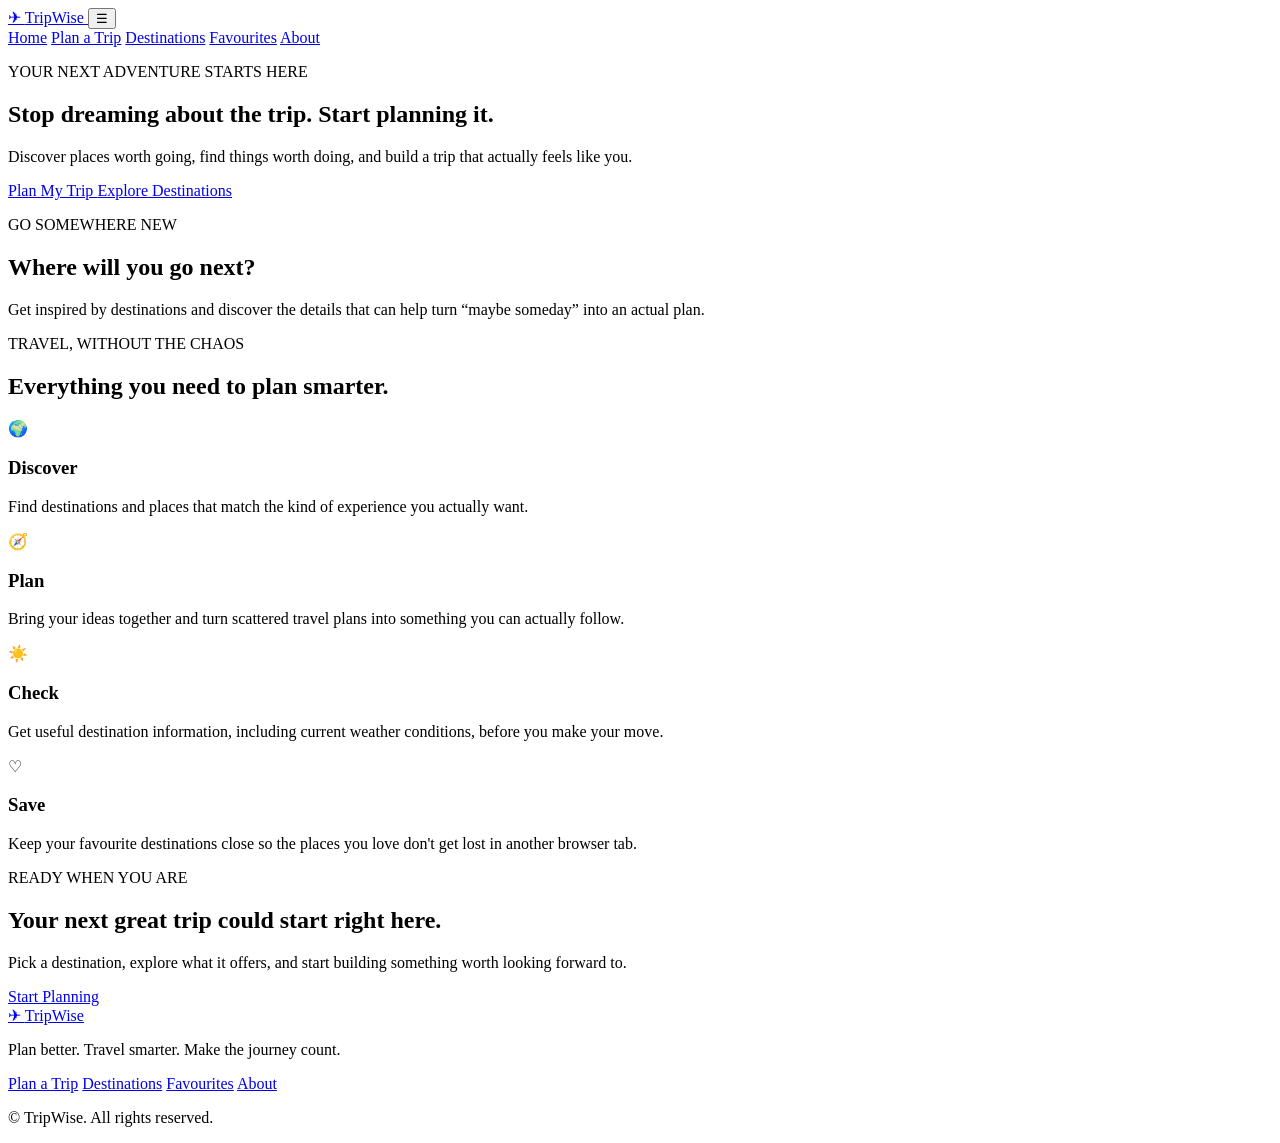
==== index.html @ c5143fd1 "Initial TripWise project setup" ====
<!DOCTYPE html>
<html lang="en">

<head>
    <meta charset="UTF-8" />
    <meta name="viewport" content="width=device-width, initial-scale=1.0" />

    <meta name="description"
        content="TripWise helps you discover destinations, explore places, check travel conditions, and plan your next unforgettable trip." />

    <meta name="author" content="Brinley Francis" />

    <title>TripWise – Your All-in One Smart Travel Planner</title>
    <link rel="stylesheet" href="./css/styles.css" />
    <link rel="stylesheet" href="./css/responsive.css" />

    <script type="module" src="./scripts/main.js"></script>
</head>

<body>
    <header class="site-header">
        <a class="logo" href="./index.html" aria-label="TripWise home">
            <span class="logo-mark" aria-hidden="true">✈</span>
            <span>TripWise</span>
        </a>

        <button class="menu-button" type="button" aria-label="Open navigation menu" aria-expanded="false"
            aria-controls="site-navigation">
            ☰
        </button>

        <nav id="site-navigation" class="site-navigation" aria-label="Main navigation">
            <a href="./index.html" class="active">Home</a>
            <a href="./planner.html">Plan a Trip</a>
            <a href="./destination.html">Destinations</a>
            <a href="./favourites.html">Favourites</a>
            <a href="./about.html">About</a>
        </nav>
    </header>

    <main>
        <section class="hero" aria-labelledby="hero-title">
            <div class="hero-content">
                <p class="eyebrow">YOUR NEXT ADVENTURE STARTS HERE</p>

                <h1 id="hero-title">
                    Stop dreaming about the trip.
                    <span>Start planning it.</span>
                </h1>

                <p class="hero-text">
                    Discover places worth going, find things worth doing, and build
                    a trip that actually feels like you.
                </p>

                <div class="hero-actions">
                    <a class="button button-primary" href="./planner.html">
                        Plan My Trip
                    </a>

                    <a class="button button-secondary" href="./destination.html">
                        Explore Destinations
                    </a>
                </div>
            </div>
        </section>

        <section class="featured-section" aria-labelledby="featured-title">
            <div class="section-heading">
                <p class="eyebrow">GO SOMEWHERE NEW</p>
                <h2 id="featured-title">Where will you go next?</h2>
                <p>
                    Get inspired by destinations and discover the details that can
                    help turn “maybe someday” into an actual plan.
                </p>
            </div>

            <div id="featured-destinations" class="destination-grid">
                <!-- Destination cards will be generated dynamically with JavaScript. -->
            </div>
        </section>

        <section class="features-section" aria-labelledby="features-title">
            <div class="section-heading">
                <p class="eyebrow">TRAVEL, WITHOUT THE CHAOS</p>
                <h2 id="features-title">Everything you need to plan smarter.</h2>
            </div>

            <div class="feature-grid">
                <article class="feature-card">
                    <div class="feature-icon" aria-hidden="true">🌍</div>
                    <h3>Discover</h3>
                    <p>
                        Find destinations and places that match the kind of experience
                        you actually want.
                    </p>
                </article>

                <article class="feature-card">
                    <div class="feature-icon" aria-hidden="true">🧭</div>
                    <h3>Plan</h3>
                    <p>
                        Bring your ideas together and turn scattered travel plans into
                        something you can actually follow.
                    </p>
                </article>

                <article class="feature-card">
                    <div class="feature-icon" aria-hidden="true">☀️</div>
                    <h3>Check</h3>
                    <p>
                        Get useful destination information, including current weather
                        conditions, before you make your move.
                    </p>
                </article>

                <article class="feature-card">
                    <div class="feature-icon" aria-hidden="true">♡</div>
                    <h3>Save</h3>
                    <p>
                        Keep your favourite destinations close so the places you love
                        don't get lost in another browser tab.
                    </p>
                </article>
            </div>
        </section>

        <section class="cta-section" aria-labelledby="cta-title">
            <div class="cta-content">
                <p class="eyebrow">READY WHEN YOU ARE</p>

                <h2 id="cta-title">Your next great trip could start right here.</h2>

                <p>
                    Pick a destination, explore what it offers, and start building
                    something worth looking forward to.
                </p>

                <a class="button button-primary" href="./planner.html">
                    Start Planning
                </a>
            </div>
        </section>
    </main>

    <footer class="site-footer">
        <div class="footer-content">
            <div>
                <a class="logo" href="./index.html" aria-label="TripWise home">
                    <span class="logo-mark" aria-hidden="true">✈</span>
                    <span>TripWise</span>
                </a>

                <p>
                    Plan better. Travel smarter. Make the journey count.
                </p>
            </div>

            <div class="footer-links">
                <a href="./planner.html">Plan a Trip</a>
                <a href="./destination.html">Destinations</a>
                <a href="./favourites.html">Favourites</a>
                <a href="./about.html">About</a>
            </div>
        </div>

        <p class="copyright">
            &copy; <span id="current-year"></span> TripWise. All rights reserved.
        </p>
    </footer>
</body>

</html>
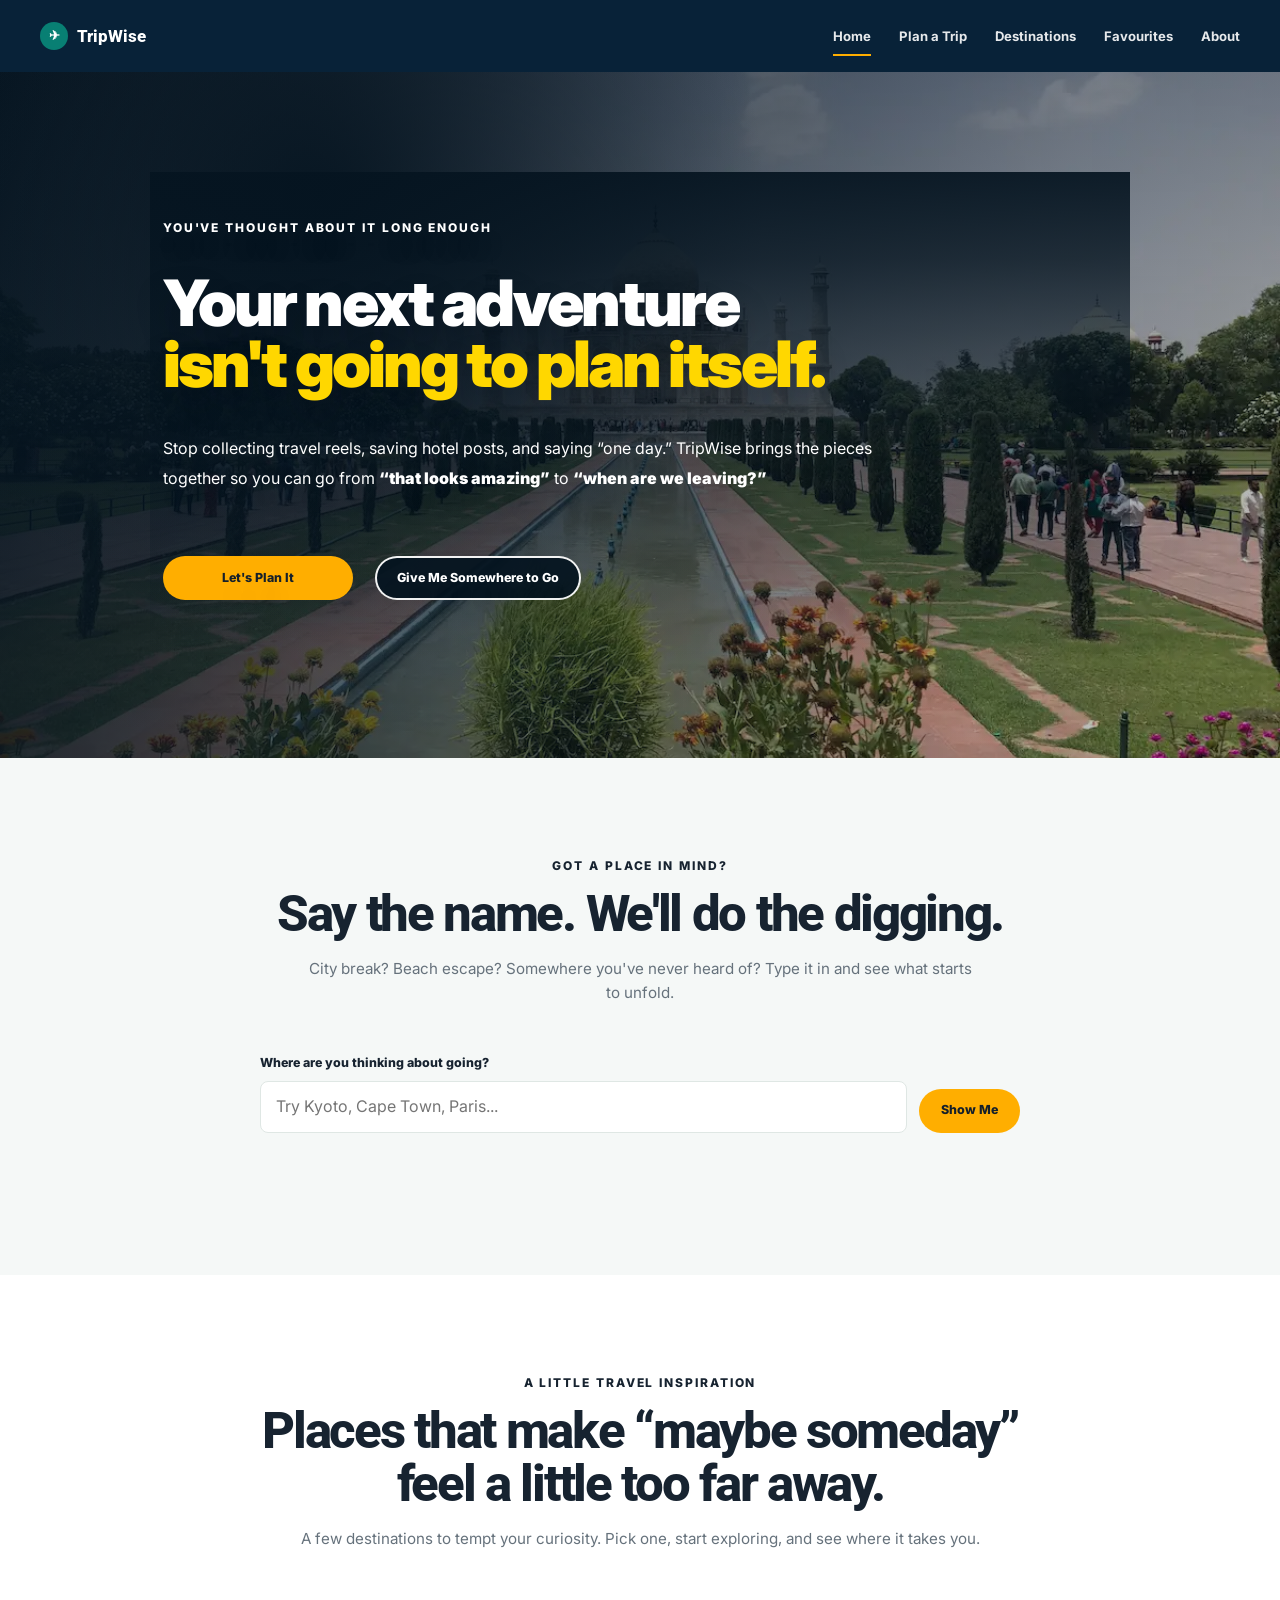
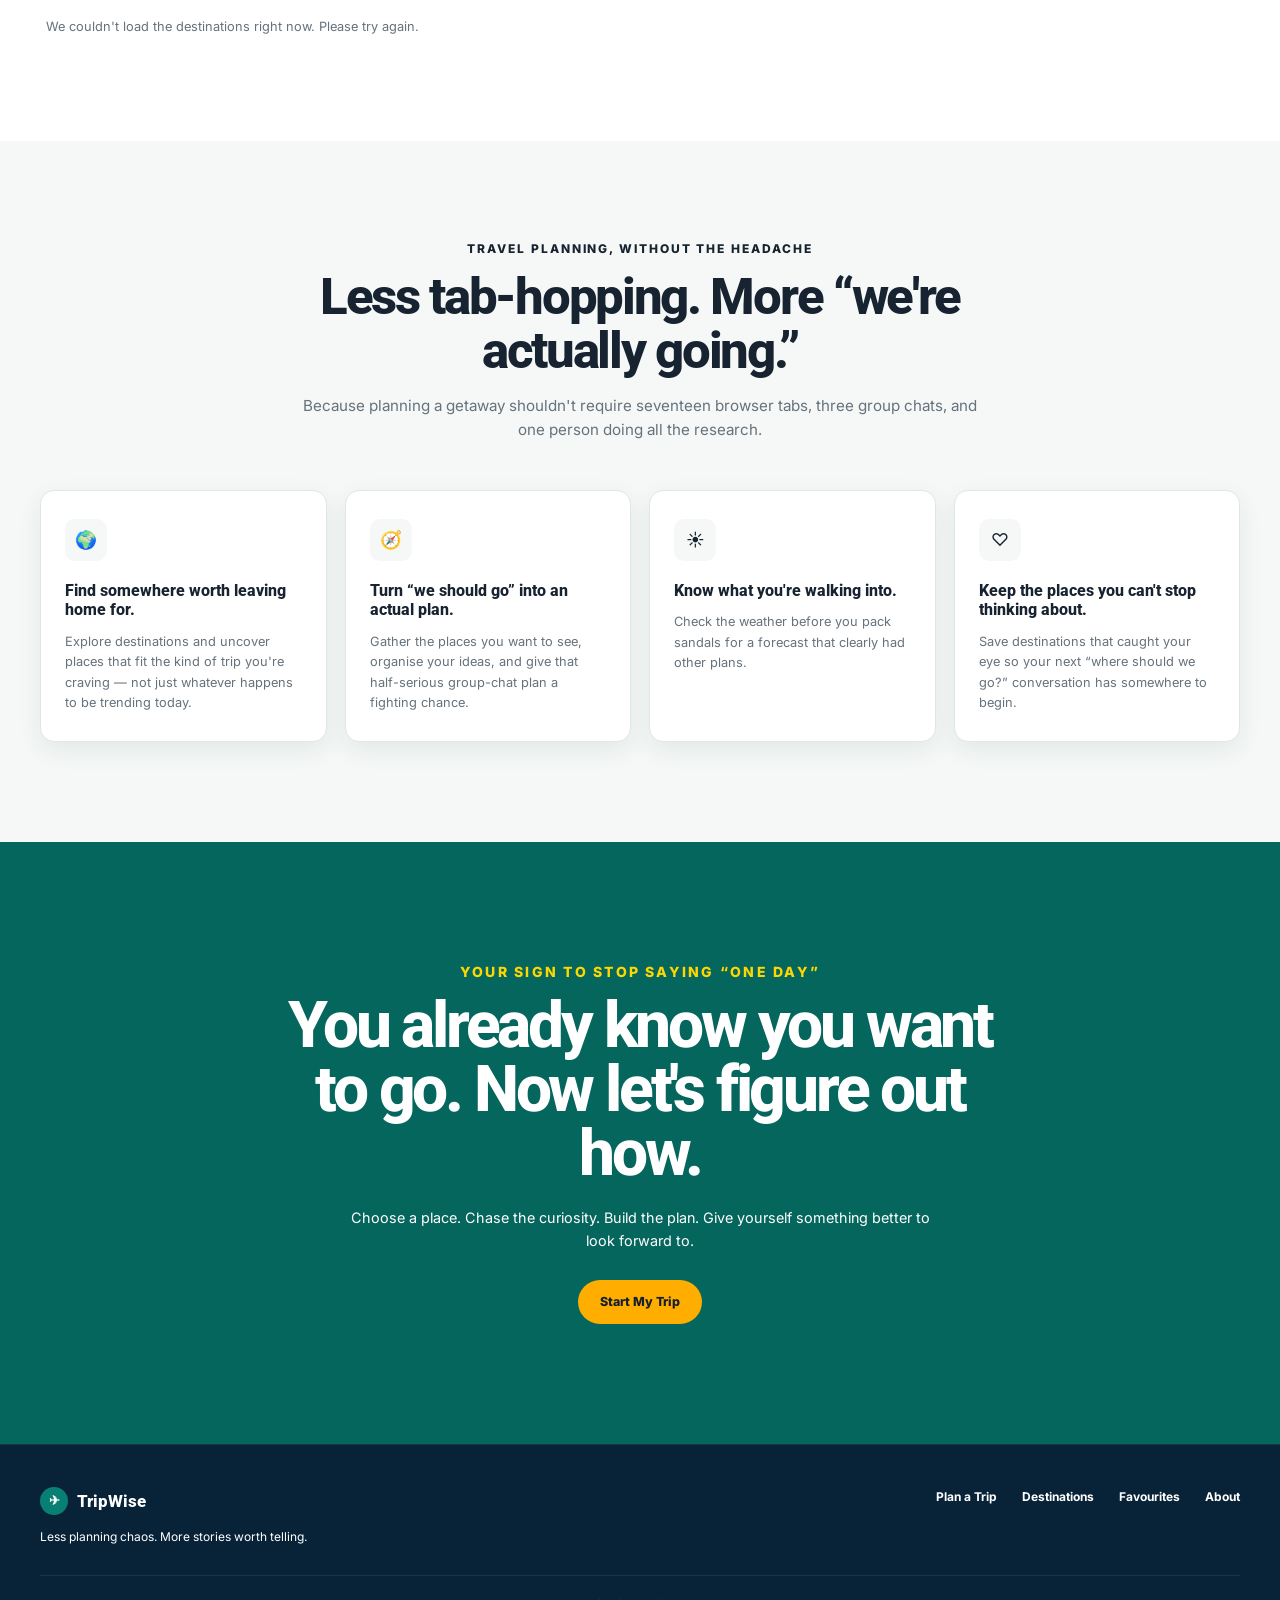
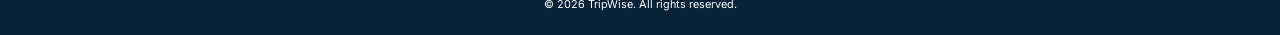
==== commit fddf5ad7: "Build TripWise project foundation and core features" ====
--- a/index.html
+++ b/index.html
@@ -2,172 +2,323 @@
 <html lang="en">
 
 <head>
-    <meta charset="UTF-8" />
-    <meta name="viewport" content="width=device-width, initial-scale=1.0" />
+    <meta charset="UTF-8">
+    <meta name="viewport" content="width=device-width, initial-scale=1.0">
 
     <meta name="description"
-        content="TripWise helps you discover destinations, explore places, check travel conditions, and plan your next unforgettable trip." />
-
-    <meta name="author" content="Brinley Francis" />
-
-    <title>TripWise – Your All-in One Smart Travel Planner</title>
-    <link rel="stylesheet" href="./css/styles.css" />
-    <link rel="stylesheet" href="./css/responsive.css" />
-
+        content="TripWise helps you turn travel daydreams into real plans. Discover places, find things to do, check the weather, and build a trip worth looking forward to.">
+
+    <meta name="author" content="Brinley Francis">
+
+    <title>TripWise – Your All-in-One Smart Travel Planner</title>
+
+    <!-- Google Fonts -->
+    <link rel="preconnect" href="https://fonts.googleapis.com">
+    <link rel="preconnect" href="https://fonts.gstatic.com" crossorigin>
+    <link
+        href="https://fonts.googleapis.com/css2?family=Inter:opsz,wght@14..32,400..900&family=Roboto:wght@400;600;700;800&display=swap"
+        rel="stylesheet">
+
+    <link rel="stylesheet" href="./css/styles.css">
+    <link rel="stylesheet" href="./css/responsive.css">
     <script type="module" src="./scripts/main.js"></script>
 </head>
 
 <body>
+
     <header class="site-header">
-        <a class="logo" href="./index.html" aria-label="TripWise home">
-            <span class="logo-mark" aria-hidden="true">✈</span>
-            <span>TripWise</span>
-        </a>
-
-        <button class="menu-button" type="button" aria-label="Open navigation menu" aria-expanded="false"
-            aria-controls="site-navigation">
-            ☰
-        </button>
-
-        <nav id="site-navigation" class="site-navigation" aria-label="Main navigation">
-            <a href="./index.html" class="active">Home</a>
-            <a href="./planner.html">Plan a Trip</a>
-            <a href="./destination.html">Destinations</a>
-            <a href="./favourites.html">Favourites</a>
-            <a href="./about.html">About</a>
-        </nav>
+        <div class="header-container">
+
+            <a class="logo" href="./index.html" aria-label="TripWise home">
+                <span class="logo-mark" aria-hidden="true">✈</span>
+                <span>TripWise</span>
+            </a>
+
+            <button class="menu-button" type="button" aria-label="Open navigation menu" aria-expanded="false"
+                aria-controls="site-navigation">
+                ☰
+            </button>
+
+            <nav id="site-navigation" class="site-navigation" aria-label="Main navigation">
+                <a href="./index.html" class="active" aria-current="page">Home</a>
+                <a href="./planner.html">Plan a Trip</a>
+                <a href="./destination.html">Destinations</a>
+                <a href="./favourites.html">Favourites</a>
+                <a href="./about.html">About</a>
+            </nav>
+
+        </div>
     </header>
 
     <main>
+
+        <!-- Hero -->
         <section class="hero" aria-labelledby="hero-title">
+
+            <picture>
+                <source media="(max-width: 700px)" srcset="./images/hero-image-small.webp">
+
+                <img class="hero-image" src="./images/hero-image.webp"
+                    alt="Scenic travel destination representing a new adventure" width="1200" height="800"
+                    loading="eager" fetchpriority="high">
+            </picture>
+
+            <div class="hero-overlay"></div>
+
             <div class="hero-content">
-                <p class="eyebrow">YOUR NEXT ADVENTURE STARTS HERE</p>
+
+                <p class="eyebrow">YOU'VE THOUGHT ABOUT IT LONG ENOUGH</p>
 
                 <h1 id="hero-title">
-                    Stop dreaming about the trip.
-                    <span>Start planning it.</span>
+                    <span class="hero-title-line">Your next adventure</span>
+                    <span class="hero-title-line">isn't going to plan itself.</span>
                 </h1>
 
                 <p class="hero-text">
-                    Discover places worth going, find things worth doing, and build
-                    a trip that actually feels like you.
+                    Stop collecting travel reels, saving hotel posts, and saying
+                    “one day.” TripWise brings the pieces together so you can go
+                    from <em>“that looks amazing”</em> to <em>“when are we leaving?”</em>
                 </p>
 
                 <div class="hero-actions">
                     <a class="button button-primary" href="./planner.html">
-                        Plan My Trip
+                        Let's Plan It
                     </a>
 
                     <a class="button button-secondary" href="./destination.html">
-                        Explore Destinations
+                        Give Me Somewhere to Go
                     </a>
                 </div>
-            </div>
-        </section>
-
+
+            </div>
+
+        </section>
+
+
+        <!-- Search -->
+        <section class="search-section" aria-labelledby="search-title">
+
+            <div class="section-heading">
+
+                <p class="eyebrow">GOT A PLACE IN MIND?</p>
+
+                <h2 id="search-title">
+                    Say the name. We'll do the digging.
+                </h2>
+
+                <p>
+                    City break? Beach escape? Somewhere you've never heard of?
+                    Type it in and see what starts to unfold.
+                </p>
+
+            </div>
+
+            <form id="destination-search-form" class="search-form">
+
+                <div class="form-group">
+
+                    <label for="destination-search">
+                        Where are you thinking about going?
+                    </label>
+
+                    <input type="search" id="destination-search" name="destination"
+                        placeholder="Try Kyoto, Cape Town, Paris..." autocomplete="off" required>
+
+                </div>
+
+                <button class="button button-primary" type="submit">
+                    Show Me
+                </button>
+
+            </form>
+
+            <p id="search-status" class="search-status" aria-live="polite"></p>
+
+        </section>
+
+
+        <!-- Featured destinations -->
         <section class="featured-section" aria-labelledby="featured-title">
+
             <div class="section-heading">
-                <p class="eyebrow">GO SOMEWHERE NEW</p>
-                <h2 id="featured-title">Where will you go next?</h2>
-                <p>
-                    Get inspired by destinations and discover the details that can
-                    help turn “maybe someday” into an actual plan.
-                </p>
-            </div>
-
-            <div id="featured-destinations" class="destination-grid">
-                <!-- Destination cards will be generated dynamically with JavaScript. -->
-            </div>
-        </section>
-
+
+                <p class="eyebrow">A LITTLE TRAVEL INSPIRATION</p>
+
+                <h2 id="featured-title">
+                    Places that make “maybe someday” feel a little too far away.
+                </h2>
+
+                <p>
+                    A few destinations to tempt your curiosity. Pick one,
+                    start exploring, and see where it takes you.
+                </p>
+
+            </div>
+
+            <div id="featured-destinations" class="destination-grid" aria-live="polite">
+
+                <!-- Destination cards generated by JavaScript -->
+
+            </div>
+
+        </section>
+
+
+        <!-- Features -->
         <section class="features-section" aria-labelledby="features-title">
+
             <div class="section-heading">
-                <p class="eyebrow">TRAVEL, WITHOUT THE CHAOS</p>
-                <h2 id="features-title">Everything you need to plan smarter.</h2>
+
+                <p class="eyebrow">TRAVEL PLANNING, WITHOUT THE HEADACHE</p>
+
+                <h2 id="features-title">
+                    Less tab-hopping. More “we're actually going.”
+                </h2>
+
+                <p>
+                    Because planning a getaway shouldn't require seventeen
+                    browser tabs, three group chats, and one person doing all
+                    the research.
+                </p>
+
             </div>
 
             <div class="feature-grid">
+
                 <article class="feature-card">
-                    <div class="feature-icon" aria-hidden="true">🌍</div>
-                    <h3>Discover</h3>
+
+                    <div class="feature-icon" aria-hidden="true">
+                        🌍
+                    </div>
+
+                    <h3>Find somewhere worth leaving home for.</h3>
+
                     <p>
-                        Find destinations and places that match the kind of experience
-                        you actually want.
+                        Explore destinations and uncover places that fit the
+                        kind of trip you're craving — not just whatever happens
+                        to be trending today.
                     </p>
+
                 </article>
 
+
                 <article class="feature-card">
-                    <div class="feature-icon" aria-hidden="true">🧭</div>
-                    <h3>Plan</h3>
+
+                    <div class="feature-icon" aria-hidden="true">
+                        🧭
+                    </div>
+
+                    <h3>Turn “we should go” into an actual plan.</h3>
+
                     <p>
-                        Bring your ideas together and turn scattered travel plans into
-                        something you can actually follow.
+                        Gather the places you want to see, organise your ideas,
+                        and give that half-serious group-chat plan a fighting chance.
                     </p>
+
                 </article>
 
+
                 <article class="feature-card">
-                    <div class="feature-icon" aria-hidden="true">☀️</div>
-                    <h3>Check</h3>
+
+                    <div class="feature-icon" aria-hidden="true">
+                        ☀️
+                    </div>
+
+                    <h3>Know what you're walking into.</h3>
+
                     <p>
-                        Get useful destination information, including current weather
-                        conditions, before you make your move.
+                        Check the weather before you pack sandals for a forecast
+                        that clearly had other plans.
                     </p>
+
                 </article>
 
+
                 <article class="feature-card">
-                    <div class="feature-icon" aria-hidden="true">♡</div>
-                    <h3>Save</h3>
+
+                    <div class="feature-icon" aria-hidden="true">
+                        ♡
+                    </div>
+
+                    <h3>Keep the places you can't stop thinking about.</h3>
+
                     <p>
-                        Keep your favourite destinations close so the places you love
-                        don't get lost in another browser tab.
+                        Save destinations that caught your eye so your next
+                        “where should we go?” conversation has somewhere to begin.
                     </p>
+
                 </article>
-            </div>
-        </section>
-
+
+            </div>
+
+        </section>
+
+
+        <!-- CTA -->
         <section class="cta-section" aria-labelledby="cta-title">
+
             <div class="cta-content">
-                <p class="eyebrow">READY WHEN YOU ARE</p>
-
-                <h2 id="cta-title">Your next great trip could start right here.</h2>
-
-                <p>
-                    Pick a destination, explore what it offers, and start building
-                    something worth looking forward to.
+
+                <p class="eyebrow">YOUR SIGN TO STOP SAYING “ONE DAY”</p>
+
+                <h2 id="cta-title">
+                    You already know you want to go.
+                    Now let's figure out how.
+                </h2>
+
+                <p>
+                    Choose a place. Chase the curiosity. Build the plan.
+                    Give yourself something better to look forward to.
                 </p>
 
                 <a class="button button-primary" href="./planner.html">
-                    Start Planning
+                    Start My Trip
                 </a>
-            </div>
-        </section>
+
+            </div>
+
+        </section>
+
     </main>
 
+
     <footer class="site-footer">
+
         <div class="footer-content">
+
             <div>
+
                 <a class="logo" href="./index.html" aria-label="TripWise home">
                     <span class="logo-mark" aria-hidden="true">✈</span>
                     <span>TripWise</span>
                 </a>
 
                 <p>
-                    Plan better. Travel smarter. Make the journey count.
-                </p>
-            </div>
+                    Less planning chaos. More stories worth telling.
+                </p>
+
+            </div>
+
 
             <div class="footer-links">
+
                 <a href="./planner.html">Plan a Trip</a>
                 <a href="./destination.html">Destinations</a>
                 <a href="./favourites.html">Favourites</a>
                 <a href="./about.html">About</a>
-            </div>
+
+            </div>
+
         </div>
 
+
         <p class="copyright">
-            &copy; <span id="current-year"></span> TripWise. All rights reserved.
+            &copy; <span id="current-year"></span>
+            TripWise. All rights reserved.
         </p>
+
     </footer>
+
 </body>
 
 </html>
--- a/css/styles.css
+++ b/css/styles.css
@@ -0,0 +1,847 @@
+:root {
+    --primary: #ffae00;
+    --primary-dark: #e59400;
+    --teal: #087f73;
+    --teal-dark: #05665d;
+    --background: #f5f8f7;
+    --background-light: #ffffff;
+    --background-dark: #082238;
+    --text: #172330;
+    --text-muted: #66727c;
+    --text-light: rgba(255, 255, 255, 0.98);
+    --white: #ffffff;
+    --accent: #ffd700;
+    --border: #dfe7e4;
+    --shadow-sm: 0 8px 24px rgba(13, 35, 50, 0.08);
+    --shadow-md: 0 16px 40px rgba(13, 35, 50, 0.12);
+    --radius: 16px;
+    --max-width: 1200px;
+}
+
+
+/* =========================
+   RESET
+========================= */
+
+* {
+    box-sizing: border-box;
+    margin: 0;
+    padding: 0;
+}
+
+html {
+    scroll-behavior: smooth;
+}
+
+body {
+    min-width: 320px;
+    background: var(--background);
+    color: var(--text);
+    font-family: "Inter", sans-serif;
+    line-height: 1.6;
+}
+
+img {
+    display: block;
+    max-width: 100%;
+}
+
+a {
+    color: var(--white);
+    text-decoration: none;
+}
+
+button,
+input {
+    font: inherit;
+}
+
+
+/* =========================
+   HEADER
+========================= */
+
+.site-header {
+    position: relative;
+    z-index: 20;
+    background: var(--background-dark);
+    color: var(--white);
+}
+
+.header-container {
+    width: min(100% - 40px, var(--max-width));
+    min-height: 72px;
+    margin: 0 auto;
+    display: flex;
+    align-items: center;
+    justify-content: space-between;
+    gap: 30px;
+}
+
+.logo {
+    display: inline-flex;
+    align-items: center;
+    gap: 9px;
+    font-family: "Roboto", sans-serif;
+    font-size: 1.05rem;
+    font-weight: 800;
+}
+
+.logo-mark {
+    width: 28px;
+    height: 28px;
+    display: grid;
+    place-items: center;
+    border-radius: 50%;
+    background: var(--teal);
+    color: var(--white);
+    font-size: 0.8rem;
+}
+
+.site-navigation {
+    display: flex;
+    align-items: center;
+    gap: 28px;
+}
+
+.site-navigation a {
+    position: relative;
+    padding: 25px 0;
+    font-size: 0.82rem;
+    font-weight: 700;
+    color: rgba(255, 255, 255, 0.9);
+}
+
+.site-navigation a::after {
+    content: "";
+    position: absolute;
+    right: 0;
+    bottom: 16px;
+    left: 0;
+    height: 2px;
+    background: var(--primary);
+    transform: scaleX(0);
+    transform-origin: center;
+    transition: transform 0.2s ease;
+}
+
+.site-navigation a:hover::after,
+.site-navigation a.active::after {
+    transform: scaleX(1);
+}
+
+.menu-button {
+    display: none;
+
+    border: 0;
+    background: transparent;
+    color: var(--white);
+    cursor: pointer;
+    font-size: 1.5rem;
+}
+
+
+/* =========================
+   GENERAL
+========================= */
+
+main {
+    overflow: hidden;
+}
+
+.eyebrow {
+    margin-bottom: 12px;
+    font-size: 0.75rem;
+    font-weight: 800;
+    letter-spacing: 0.16em;
+    line-height: 1.4;
+    text-transform: uppercase;
+}
+
+.section-heading {
+    max-width: 800px;
+    margin: 0 auto 48px;
+    text-align: center;
+}
+
+.section-heading h2 {
+    margin-bottom: 16px;
+
+    font-family: "Roboto", sans-serif;
+    font-size: clamp(2rem, 4vw, 3.2rem);
+    font-weight: 800;
+    line-height: 1.05;
+    letter-spacing: -0.045em;
+}
+
+.section-heading>p:last-child {
+    max-width: 680px;
+    margin-right: auto;
+    margin-left: auto;
+    color: var(--text-muted);
+    font-size: 0.95rem;
+}
+
+
+/* =========================
+   BUTTONS
+========================= */
+
+.button {
+    display: inline-flex;
+    align-items: center;
+    justify-content: center;
+
+    min-height: 44px;
+    padding: 11px 20px;
+
+    border: 2px solid transparent;
+    border-radius: 999px;
+
+    font-size: 0.78rem;
+    font-weight: 800;
+    line-height: 1;
+    cursor: pointer;
+
+    transition:
+        transform 0.2s ease,
+        background-color 0.2s ease,
+        color 0.2s ease,
+        border-color 0.2s ease;
+}
+
+.button:hover {
+    transform: translateY(-2px);
+}
+
+.button-primary {
+    background: var(--primary);
+    color: #15202a;
+}
+
+.button-primary:hover {
+    background: var(--primary-dark);
+}
+
+.button-secondary {
+    border-color: currentColor;
+    background: transparent;
+}
+
+.button-secondary:hover {
+    background: var(--text);
+    color: var(--white);
+}
+
+
+/* =========================
+   HERO
+========================= */
+
+.hero {
+    position: relative;
+    min-height: 680px;
+    display: flex;
+    align-items: center;
+    justify-content: center;
+    overflow: hidden;
+    isolation: isolate;
+    padding: 100px 6%;
+}
+
+.hero-image {
+    position: absolute;
+    inset: 0;
+    z-index: -3;
+
+    width: 100%;
+    height: 100%;
+
+    object-fit: cover;
+    object-position: center;
+}
+
+.hero::before {
+    content: "";
+    position: absolute;
+    inset: 0;
+    z-index: -2;
+
+    background:
+        linear-gradient(110deg,
+            rgba(5, 20, 32, 0.98) 0%,
+            rgba(5, 20, 32, 0.84) 22%,
+            rgba(5, 20, 32, 0.58) 46%,
+            rgba(5, 20, 32, 0.34) 72%,
+            rgba(5, 20, 32, 0.18) 100%);
+}
+
+.hero-overlay {
+    position: absolute;
+    inset: 0;
+    z-index: -1;
+    background:
+        radial-gradient(circle at 25% 18%,
+            rgba(5, 20, 32, 0.90),
+            transparent 40%),
+        linear-gradient(180deg,
+            rgba(5, 20, 32, 0.30) 0%,
+            rgba(5, 20, 32, 0.14) 35%,
+            transparent 100%);
+}
+
+.hero-content {
+    position: relative;
+    z-index: 1;
+    width: min(100%, 980px);
+    margin: 0 auto;
+    padding: clamp(28px, 4vw, 48px) 1vw clamp(38px, 5vw, 58px);
+    background: transparent;
+    box-shadow: none;
+    display: flex;
+    flex-direction: column;
+    gap: 1.5rem;
+    align-items: flex-start;
+    text-align: left;
+    color: var(--white);
+    text-shadow: 0 18px 35px rgba(2, 9, 22, 0.22);
+}
+
+.hero-content::before {
+    content: "";
+    position: absolute;
+    inset: 0;
+    z-index: -1;
+    border-radius: 0;
+    background: linear-gradient(180deg,
+            rgba(5, 20, 32, 0.92) 0%,
+            rgba(5, 20, 32, 0.78) 18%,
+            rgba(5, 20, 32, 0.56) 36%,
+            rgba(5, 20, 32, 0.34) 58%,
+            rgba(5, 20, 32, 0.18) 82%,
+            transparent 100%);
+}
+
+.hero h1 {
+    max-width: 100%;
+    margin: 0;
+    margin-bottom: 0.25rem;
+    font-size: clamp(3.75rem, 5vw, 6.25rem);
+    line-height: 0.95;
+    letter-spacing: -0.045em;
+    color: var(--white);
+    font-weight: 900;
+}
+
+.hero-title-line {
+    display: block;
+    font-weight: 900;
+}
+
+.hero-title-line:last-child {
+    color: var(--accent);
+}
+
+.hero-text {
+    max-width: 740px;
+    color: var(--white);
+    margin: 0;
+    margin-top: 0.75rem;
+    font-size: 1rem;
+    line-height: 1.85;
+}
+
+.hero-text em {
+    font-style: normal;
+    font-weight: 900;
+    color: var(--white);
+}
+
+.hero-actions {
+    display: flex;
+    flex-wrap: wrap;
+    align-items: center;
+    justify-content: flex-start;
+    gap: clamp(14px, 2vw, 22px);
+    width: 100%;
+    margin-top: clamp(28px, 3vw, 42px);
+}
+
+.hero-actions .button {
+    min-width: 190px;
+}
+
+.button-secondary {
+    color: var(--white);
+    background: rgba(5, 20, 32, 0.92);
+    border-color: rgba(255, 255, 255, 0.95);
+}
+
+.button-secondary:hover {
+    background: rgba(5, 20, 32, 0.90);
+    color: var(--white);
+}
+
+/* =========================
+   SEARCH
+========================= */
+
+.search-section {
+    padding: 100px 20px;
+    background: var(--background);
+}
+
+.search-form {
+    width: min(100%, 760px);
+    margin: 0 auto;
+    display: flex;
+    align-items: end;
+    gap: 12px;
+}
+
+.form-group {
+    flex: 1;
+}
+
+.form-group label {
+    display: block;
+    margin-bottom: 8px;
+
+    font-size: 0.78rem;
+    font-weight: 800;
+}
+
+.form-group input {
+    width: 100%;
+    min-height: 48px;
+    padding: 12px 15px;
+    border: 1px solid var(--border);
+    border-radius: 8px;
+    outline: none;
+    background: var(--white);
+    color: var(--text);
+}
+
+.form-group input:focus {
+    border-color: var(--teal);
+    box-shadow: 0 0 0 3px rgba(8, 127, 115, 0.12);
+}
+
+.search-status {
+    width: min(100%, 760px);
+    min-height: 24px;
+    margin: 18px auto 0;
+
+    color: var(--text-muted);
+    font-size: 0.8rem;
+    text-align: center;
+}
+
+.search-status a {
+    color: var(--teal);
+    font-weight: 800;
+    text-decoration: underline;
+}
+
+
+/* =========================
+   FEATURED DESTINATIONS
+========================= */
+
+.featured-section {
+    padding: 100px 20px;
+    background: var(--white);
+}
+
+.destination-grid {
+    width: min(100%, var(--max-width));
+    margin: 0 auto;
+
+    display: grid;
+    grid-template-columns: repeat(3, 1fr);
+    gap: 22px;
+}
+
+.destination-card {
+    overflow: hidden;
+
+    border: 1px solid var(--border);
+    border-radius: var(--radius);
+    background: var(--white);
+
+    box-shadow: var(--shadow-sm);
+}
+
+.destination-card-image {
+    width: 100%;
+    height: 300px;
+
+    object-fit: cover;
+}
+
+.destination-card-content {
+    padding: 24px;
+}
+
+.destination-card-content .eyebrow {
+    margin-bottom: 8px;
+}
+
+.destination-card h3 {
+    margin-bottom: 5px;
+    font-family: "Roboto", sans-serif;
+    font-size: 1.25rem;
+    font-weight: 800;
+}
+
+.destination-card-content>p:not(.eyebrow) {
+    margin-bottom: 20px;
+    color: var(--text-muted);
+    font-size: 0.82rem;
+}
+
+.destination-card .button {
+    width: 100%;
+}
+
+
+/* =========================
+   FEATURES
+========================= */
+
+.features-section {
+    padding: 100px 20px;
+    background: var(--background);
+}
+
+.feature-grid {
+    width: min(100%, var(--max-width));
+    margin: 0 auto;
+    display: grid;
+    grid-template-columns: repeat(4, 1fr);
+    gap: 18px;
+}
+
+.feature-card {
+    padding: 28px 24px;
+    border: 1px solid var(--border);
+    border-radius: 14px;
+    background: var(--white);
+    box-shadow: var(--shadow-sm);
+}
+
+.feature-icon {
+    width: 42px;
+    height: 42px;
+    margin-bottom: 20px;
+    display: grid;
+    place-items: center;
+    border-radius: 10px;
+    background: var(--background);
+    font-size: 1.1rem;
+}
+
+.feature-card h3 {
+    margin-bottom: 12px;
+    font-family: "Roboto", sans-serif;
+    font-size: 1rem;
+    font-weight: 800;
+    line-height: 1.2;
+}
+
+.feature-card p {
+    color: var(--text-muted);
+    font-size: 0.8rem;
+}
+
+
+/* =========================
+   CTA
+========================= */
+
+.cta-section {
+    padding: 120px 20px;
+    background: var(--teal-dark);
+    color: var(--white);
+    text-align: center;
+}
+
+.cta-content {
+    width: min(100%, 750px);
+    margin: 0 auto;
+}
+
+.cta-section .eyebrow {
+    color: var(--accent);
+    text-transform: uppercase;
+    font-size: 0.875rem;
+}
+
+.cta-section h2 {
+    margin-bottom: 20px;
+    font-family: "Roboto", sans-serif;
+    font-size: clamp(2.4rem, 5vw, 4.2rem);
+    font-weight: 800;
+    line-height: 1;
+    letter-spacing: -0.05em;
+}
+
+.cta-section p:not(.eyebrow) {
+    max-width: 600px;
+    margin: 0 auto 28px;
+    color: var(--white);
+    font-size: 0.9rem;
+}
+
+
+/* =========================
+   FOOTER
+========================= */
+
+.site-footer {
+    padding: 42px 20px 22px;
+    background: var(--background-dark);
+    color: var(--white);
+    border-top: 1px solid rgba(255, 255, 255, 0.08);
+}
+
+.footer-content {
+    width: min(100%, var(--max-width));
+    margin: 0 auto 28px;
+    display: flex;
+    align-items: flex-start;
+    justify-content: space-between;
+    gap: 40px;
+}
+
+.footer-content p {
+    margin-top: 12px;
+    color: var(--white);
+    font-size: 0.75rem;
+}
+
+.footer-links {
+    display: flex;
+    align-items: center;
+    gap: 25px;
+}
+
+.footer-links a {
+    color: var(--white);
+    font-size: 0.75rem;
+    font-weight: 700;
+}
+
+.footer-links a:hover {
+    color: var(--primary);
+}
+
+.copyright {
+    width: min(100%, var(--max-width));
+    margin: 0 auto;
+    padding-top: 20px;
+    border-top: 1px solid rgba(255, 255, 255, 0.08);
+    color: var(--white);
+    font-size: 0.68rem;
+    text-align: center;
+}
+
+/* =========================================
+   DESTINATION PAGE
+========================================= */
+
+.destination-status-section {
+    padding: 100px 20px;
+    background: var(--background);
+    text-align: center;
+}
+
+.destination-details-section {
+    padding: 60px 20px 100px;
+    background: var(--background);
+}
+
+.destination-hero {
+    width: min(100%, var(--max-width));
+    margin: 0 auto 60px;
+    display: grid;
+    grid-template-columns: 1.2fr 1fr;
+    gap: 40px;
+    align-items: center;
+    background: var(--white);
+    padding: 40px;
+    border: 1px solid var(--border);
+    border-radius: var(--radius);
+    box-shadow: var(--shadow-sm);
+}
+
+.destination-hero-content {
+    display: flex;
+    flex-direction: column;
+    align-items: flex-start;
+}
+
+.destination-hero-content h2 {
+    margin-bottom: 16px;
+    font-family: "Roboto", sans-serif;
+    font-size: clamp(2rem, 3.5vw, 3rem);
+    font-weight: 800;
+    line-height: 1.1;
+    letter-spacing: -0.03em;
+}
+
+.destination-hero-content p {
+    margin-bottom: 24px;
+    color: var(--text-muted);
+    font-size: 0.95rem;
+}
+
+.destination-flag-wrapper {
+    width: 100%;
+    overflow: hidden;
+    border-radius: 12px;
+    border: 1px solid var(--border);
+    box-shadow: var(--shadow-sm);
+}
+
+.destination-flag-wrapper img {
+    width: 100%;
+    height: auto;
+    aspect-ratio: 4 / 3;
+    object-fit: cover;
+}
+
+/* Country Facts Grid */
+.country-facts-section {
+    width: min(100%, var(--max-width));
+    margin: 0 auto 60px;
+}
+
+.country-facts-grid {
+    display: grid;
+    grid-template-columns: repeat(3, 1fr);
+    gap: 20px;
+}
+
+.country-fact-card {
+    padding: 24px;
+    background: var(--white);
+    border: 1px solid var(--border);
+    border-radius: var(--radius);
+    box-shadow: var(--shadow-sm);
+}
+
+.country-fact-card h3 {
+    margin-bottom: 8px;
+    font-size: 0.78rem;
+    font-weight: 800;
+    text-transform: uppercase;
+    color: var(--text-muted);
+    letter-spacing: 0.08em;
+}
+
+.country-fact-card p {
+    font-family: "Roboto", sans-serif;
+    font-size: 1.2rem;
+    font-weight: 700;
+    color: var(--text);
+}
+
+/* Weather & Places Sections */
+.weather-section,
+.places-section {
+    width: min(100%, var(--max-width));
+    margin: 0 auto 60px;
+}
+
+.weather-container,
+.places-grid {
+    display: grid;
+    grid-template-columns: 1fr;
+    gap: 20px;
+}
+
+.places-grid {
+    grid-template-columns: repeat(3, 1fr);
+}
+
+.destination-placeholder-card {
+    grid-column: 1 / -1;
+    padding: 48px 24px;
+    background: var(--white);
+    border: 1px solid var(--border);
+    border-radius: var(--radius);
+    text-align: center;
+    box-shadow: var(--shadow-sm);
+}
+
+.destination-placeholder-card .feature-icon {
+    margin: 0 auto 16px;
+}
+
+.destination-placeholder-card h3 {
+    margin-bottom: 10px;
+    font-family: "Roboto", sans-serif;
+    font-size: 1.25rem;
+    font-weight: 800;
+}
+
+.destination-placeholder-card p {
+    max-width: 460px;
+    margin: 0 auto;
+    color: var(--text-muted);
+    font-size: 0.88rem;
+}
+
+/* =========================================
+   DESTINATION PAGE SCROLL ANIMATIONS
+========================================= */
+
+.country-fact-card,
+.destination-placeholder-card {
+    opacity: 1;
+    /* Ensures cards are always visible by default */
+    transform: translateY(0);
+    transition: transform 0.25s ease, box-shadow 0.25s ease;
+}
+
+/* Animation triggered when JavaScript adds the class */
+.country-fact-card.is-visible,
+.destination-placeholder-card.is-visible {
+    animation: cardSlideUp 0.7s cubic-bezier(0.16, 1, 0.3, 1) forwards;
+}
+
+@keyframes cardSlideUp {
+    0% {
+        opacity: 0;
+        transform: translateY(40px);
+    }
+
+    100% {
+        opacity: 1;
+        transform: translateY(0);
+    }
+}
+
+/* Hover lift effect */
+.country-fact-card:hover,
+.destination-placeholder-card:hover {
+    transform: translateY(-6px);
+    box-shadow: var(--shadow-md);
+}
+
+/* Update the selector to include the destination hero card */
+.destination-hero,
+.country-fact-card,
+.destination-placeholder-card {
+    opacity: 1;
+    transform: translateY(0);
+    transition: transform 0.25s ease, box-shadow 0.25s ease;
+}
+
+/* Animation triggered when JavaScript adds the class */
+.destination-hero.is-visible,
+.country-fact-card.is-visible,
+.destination-placeholder-card.is-visible {
+    animation: cardSlideUp 0.7s cubic-bezier(0.16, 1, 0.3, 1) forwards;
+}
--- a/css/responsive.css
+++ b/css/responsive.css
@@ -0,0 +1,227 @@
+/* =========================
+   TABLET
+========================= */
+
+@media (max-width: 900px) {
+
+    .site-navigation {
+        gap: 18px;
+    }
+
+    .destination-grid {
+        grid-template-columns: repeat(2, 1fr);
+    }
+
+    .feature-grid {
+        grid-template-columns: repeat(2, 1fr);
+    }
+
+    .hero {
+        min-height: 650px;
+        padding: 70px 30px;
+    }
+
+    .hero-content {
+        width: min(100%, 560px);
+        margin-left: 0;
+    }
+
+    .hero h1 {
+        font-size: clamp(3rem, 8vw, 4.8rem);
+    }
+
+    .featured-section,
+    .search-section,
+    .features-section {
+        padding-top: 80px;
+        padding-bottom: 80px;
+    }
+
+    .cta-section {
+        padding-top: 90px;
+        padding-bottom: 90px;
+    }
+}
+
+
+/* =========================
+   MOBILE
+========================= */
+
+@media (max-width: 700px) {
+
+    .header-container {
+        min-height: 68px;
+    }
+
+    .menu-button {
+        display: block;
+    }
+
+    .site-navigation {
+        position: absolute;
+        top: 68px;
+        right: 20px;
+        left: 20px;
+
+        display: none;
+        flex-direction: column;
+        align-items: stretch;
+        gap: 0;
+
+        padding: 12px;
+
+        border: 1px solid rgba(255, 255, 255, 0.12);
+        border-radius: 14px;
+
+        background: var(--background-dark);
+        box-shadow: var(--shadow-md);
+    }
+
+    .site-navigation.open {
+        display: flex;
+    }
+
+    .site-navigation a {
+        padding: 13px 12px;
+        border-bottom: 1px solid rgba(255, 255, 255, 0.08);
+    }
+
+    .site-navigation a:last-child {
+        border-bottom: 0;
+    }
+
+    .site-navigation a::after {
+        display: none;
+    }
+
+
+    /* HERO */
+
+    .hero {
+        min-height: 650px;
+        padding: 80px 20px;
+        align-items: center;
+        justify-content: center;
+    }
+
+    .hero-image {
+        object-position: center center;
+    }
+
+    .hero::before {
+        background:
+            linear-gradient(180deg,
+                rgba(5, 20, 32, 0.28) 0%,
+                rgba(5, 20, 32, 0.20) 36%,
+                rgba(5, 20, 32, 0.14) 72%,
+                rgba(5, 20, 32, 0.06) 100%);
+    }
+
+    .hero-content {
+        width: 100%;
+        padding: 0;
+        border-radius: 0;
+        background: transparent;
+        backdrop-filter: none;
+        font-size: clamp(2.4rem, 12vw, 3.5rem);
+        line-height: 1.02;
+        display: flex;
+        flex-direction: column;
+        gap: 1rem;
+        align-items: flex-start;
+        text-align: left;
+    }
+
+    .hero-text {
+        max-width: 100%;
+        font-size: 1rem;
+        line-height: 1.8;
+    }
+
+    .hero-actions {
+        align-items: center;
+        flex-direction: row;
+        justify-content: flex-start;
+        width: 100%;
+        gap: 12px;
+    }
+
+    .hero-actions .button {
+        width: auto;
+    }
+
+    .hero-actions .button {
+        width: 100%;
+    }
+
+    /* SECTIONS */
+
+    .search-section,
+    .featured-section,
+    .features-section {
+        padding: 70px 20px;
+    }
+
+    .section-heading {
+        margin-bottom: 38px;
+    }
+
+    .section-heading h2 {
+        font-size: clamp(2rem, 9vw, 2.8rem);
+    }
+
+
+    /* SEARCH */
+
+    .search-form {
+        align-items: stretch;
+        flex-direction: column;
+    }
+
+    .search-form .button {
+        width: 100%;
+    }
+
+
+    /* CARDS */
+
+    .destination-grid,
+    .feature-grid {
+        grid-template-columns: 1fr;
+    }
+
+    .destination-card-image {
+        width: 100%;
+        height: 300px;
+    }
+
+    .feature-card {
+        padding: 26px 22px;
+    }
+
+
+    /* CTA */
+
+    .cta-section {
+        padding: 80px 20px;
+    }
+
+    .cta-section h2 {
+        font-size: clamp(2.4rem, 10vw, 3.5rem);
+    }
+
+
+    /* FOOTER */
+
+    .footer-content {
+        flex-direction: column;
+        gap: 30px;
+    }
+
+    .footer-links {
+        align-items: flex-start;
+        flex-wrap: wrap;
+        gap: 12px 22px;
+    }
+}
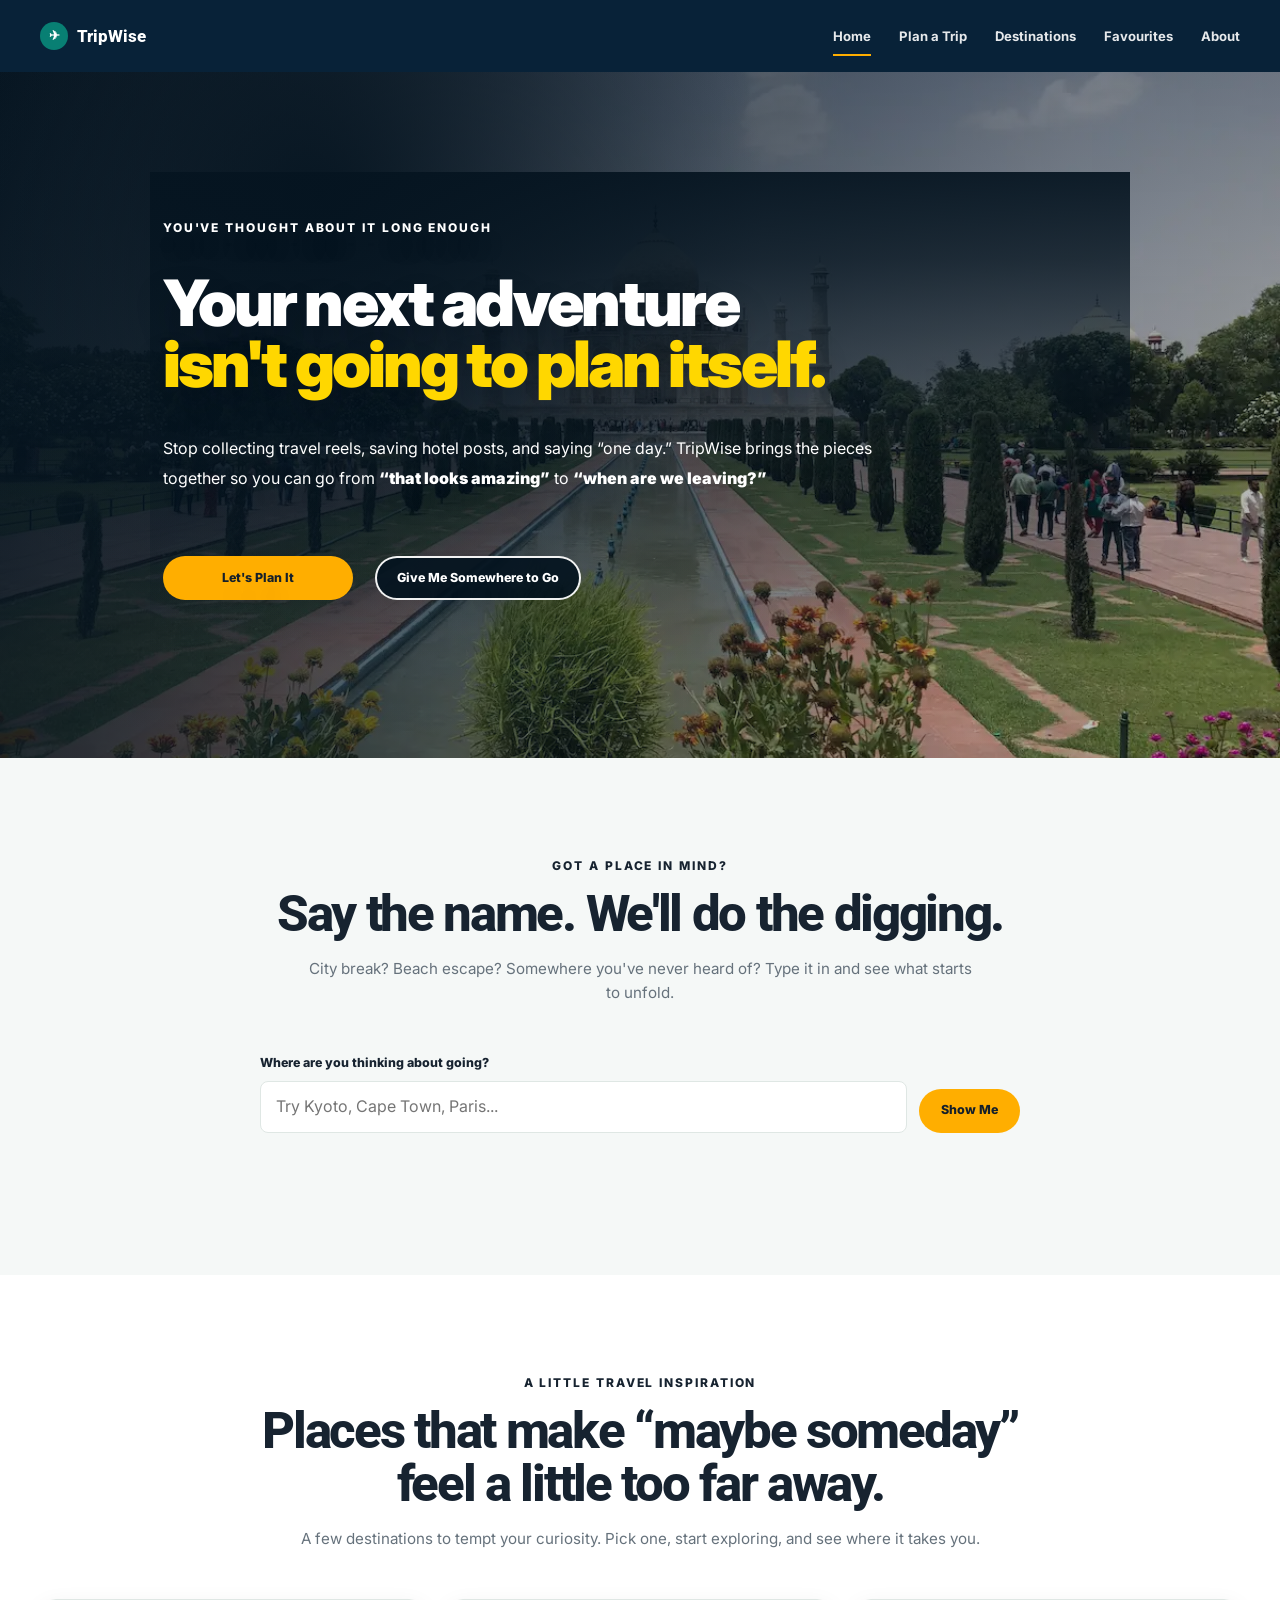
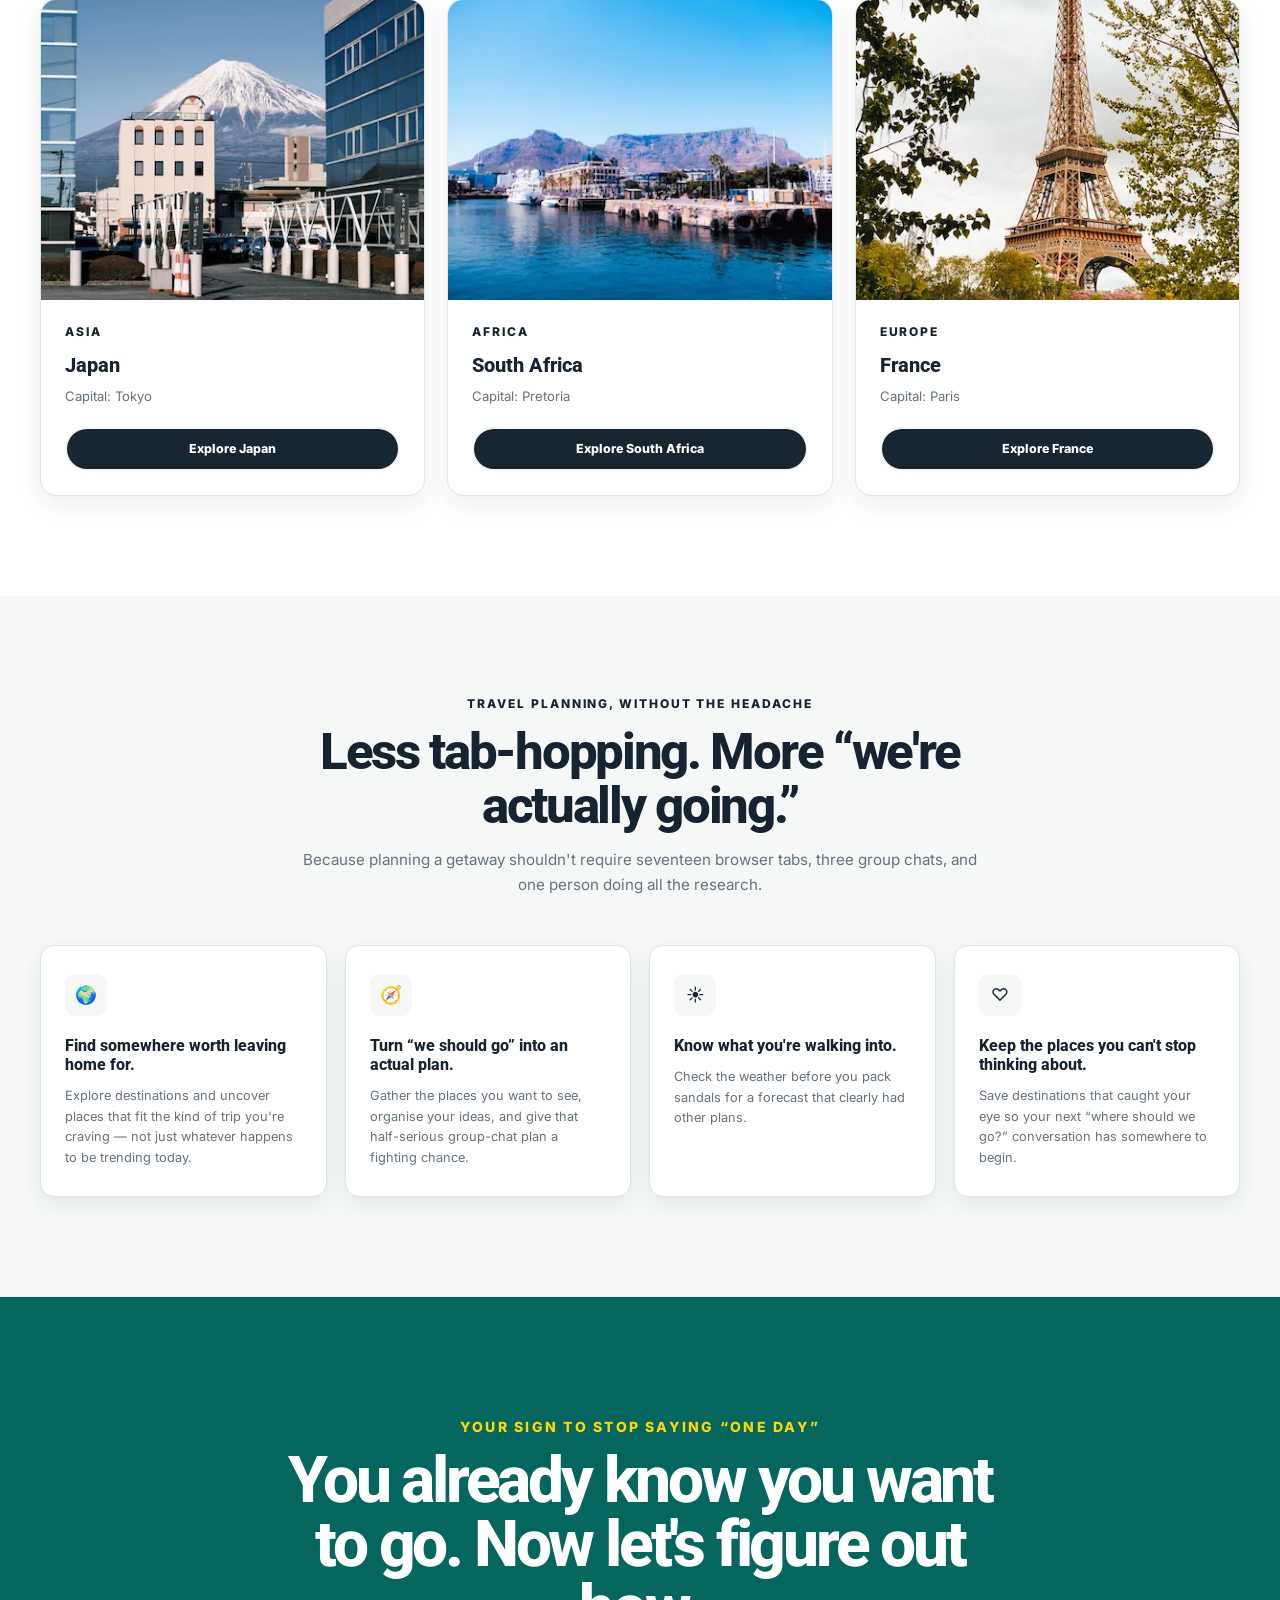
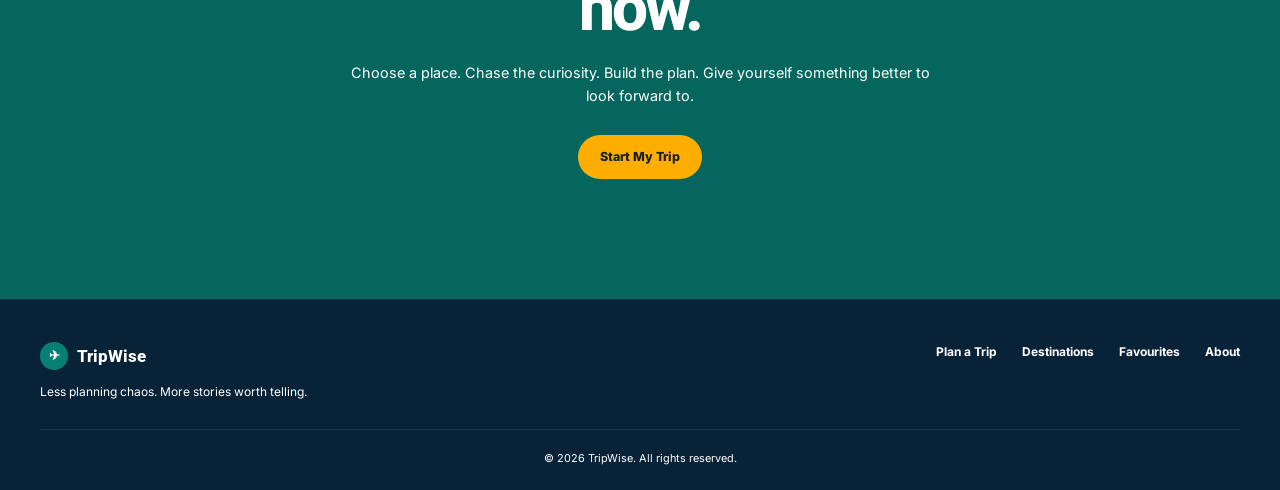
==== commit dd78e31b: "Complete 85% Of TripWise Final Project Features" ====
--- a/index.html
+++ b/index.html
@@ -16,12 +16,12 @@
     <link rel="preconnect" href="https://fonts.googleapis.com">
     <link rel="preconnect" href="https://fonts.gstatic.com" crossorigin>
     <link
-        href="https://fonts.googleapis.com/css2?family=Inter:opsz,wght@14..32,400..900&family=Roboto:wght@400;600;700;800&display=swap"
+        href="https://fonts.googleapis.com/css2?family=Inter:wght@400;700;800&family=Roboto:wght@400;700;800&display=swap"
         rel="stylesheet">
 
     <link rel="stylesheet" href="./css/styles.css">
     <link rel="stylesheet" href="./css/responsive.css">
-    <script type="module" src="./scripts/main.js"></script>
+    <script type="module" src="./scripts/main.js" defer></script>
 </head>
 
 <body>
@@ -59,8 +59,10 @@
                 <source media="(max-width: 700px)" srcset="./images/hero-image-small.webp">
 
                 <img class="hero-image" src="./images/hero-image.webp"
+                    srcset="./images/hero-image-small.webp 700w, ./images/hero-image.webp 1200w"
+                    sizes="(max-width: 700px) 100vw, 1200px"
                     alt="Scenic travel destination representing a new adventure" width="1200" height="800"
-                    loading="eager" fetchpriority="high">
+                    loading="eager" fetchpriority="high" decoding="async">
             </picture>
 
             <div class="hero-overlay"></div>
--- a/css/styles.css
+++ b/css/styles.css
@@ -665,11 +665,11 @@
     width: min(100%, var(--max-width));
     margin: 0 auto 60px;
     display: grid;
-    grid-template-columns: 1.2fr 1fr;
-    gap: 40px;
+    grid-template-columns: minmax(0, 1.2fr) minmax(280px, 1fr);
+    gap: clamp(24px, 3vw, 40px);
     align-items: center;
     background: var(--white);
-    padding: 40px;
+    padding: clamp(24px, 3vw, 40px);
     border: 1px solid var(--border);
     border-radius: var(--radius);
     box-shadow: var(--shadow-sm);
@@ -698,15 +698,18 @@
 
 .destination-flag-wrapper {
     width: 100%;
+    min-height: 240px;
     overflow: hidden;
     border-radius: 12px;
     border: 1px solid var(--border);
+    background: linear-gradient(135deg, rgba(8, 127, 115, 0.08), rgba(255, 174, 0, 0.08));
     box-shadow: var(--shadow-sm);
 }
 
 .destination-flag-wrapper img {
     width: 100%;
-    height: auto;
+    height: 100%;
+    min-height: 240px;
     aspect-ratio: 4 / 3;
     object-fit: cover;
 }
@@ -844,4 +847,639 @@
 .country-fact-card.is-visible,
 .destination-placeholder-card.is-visible {
     animation: cardSlideUp 0.7s cubic-bezier(0.16, 1, 0.3, 1) forwards;
-}+}
+
+/* =========================================
+   FULL SAVED ITINERARY VIEW
+========================================= */
+
+.saved-itineraries-section {
+    padding: 90px 20px 110px;
+    background: var(--background);
+}
+
+.saved-itineraries-section .section-heading {
+    width: min(100%, var(--max-width));
+    margin: 0 auto 38px;
+    text-align: center;
+}
+
+.saved-itineraries-section .section-heading h2 {
+    margin-bottom: 12px;
+    font-family: "Roboto", sans-serif;
+    font-size: clamp(2.2rem, 4vw, 3.4rem);
+    font-weight: 900;
+    line-height: 1;
+    letter-spacing: -0.04em;
+}
+
+.saved-itineraries-section .section-heading>p:last-child {
+    max-width: 650px;
+    margin: 0 auto;
+    color: var(--text-muted);
+    line-height: 1.7;
+}
+
+.saved-itineraries-container {
+    width: min(100%, 1180px);
+    margin: 0 auto;
+    display: grid;
+    gap: 28px;
+}
+
+.saved-itineraries-empty {
+    padding: 52px 30px;
+    border: 1px dashed var(--border);
+    border-radius: var(--radius);
+    background: var(--white);
+    text-align: center;
+}
+
+
+/* -----------------------------------------
+   SAVED ITINERARY CARD
+----------------------------------------- */
+
+.saved-itinerary-detail-card {
+    position: relative;
+    display: grid;
+
+    grid-template-columns:
+        285px minmax(0, 1fr) 260px;
+
+    grid-template-rows: auto auto;
+
+    padding: 0;
+    overflow: hidden;
+
+    border: 1px solid var(--border);
+    border-radius: 22px;
+
+    background: var(--white);
+
+    box-shadow: var(--shadow-sm);
+
+    transition:
+        transform 0.25s ease,
+        box-shadow 0.25s ease,
+        border-color 0.25s ease;
+}
+
+.saved-itinerary-detail-card:hover {
+    transform: translateY(-3px);
+    box-shadow: var(--shadow-md);
+}
+
+.saved-itinerary-detail-card.saved-itinerary-highlight {
+    border-color: var(--primary);
+
+    box-shadow:
+        0 0 0 3px rgba(255, 174, 0, 0.14),
+        var(--shadow-md);
+}
+
+
+/* -----------------------------------------
+   LEFT TRIP PANEL
+----------------------------------------- */
+
+.saved-itinerary-header {
+    grid-column: 1;
+    grid-row: 1 / -1;
+
+    display: flex;
+    flex-direction: column;
+    align-items: flex-start;
+
+    min-width: 0;
+    padding: 34px 28px;
+
+    border: 0;
+
+    background:
+        radial-gradient(circle at 15% 15%,
+            rgba(255, 215, 0, 0.20),
+            transparent 32%),
+        linear-gradient(145deg,
+            #eef9f7 0%,
+            #dff2ee 55%,
+            #d2ece7 100%);
+
+    position: relative;
+    overflow: hidden;
+}
+
+.saved-itinerary-header::after {
+    content: "";
+    position: absolute;
+
+    width: 190px;
+    height: 190px;
+
+    right: -85px;
+    bottom: -105px;
+
+    border-radius: 50%;
+
+    background: rgba(8, 127, 115, 0.08);
+}
+
+.saved-itinerary-header>div:first-child {
+    position: relative;
+    z-index: 1;
+}
+
+.saved-itinerary-header .eyebrow {
+    margin-bottom: 10px;
+    color: var(--teal);
+}
+
+.saved-itinerary-header h3 {
+    margin-bottom: 8px;
+
+    color: var(--text);
+
+    font-family: "Roboto", sans-serif;
+    font-size: clamp(2rem, 3vw, 2.5rem);
+    font-weight: 900;
+    line-height: 1;
+
+    letter-spacing: -0.04em;
+}
+
+.saved-itinerary-dates {
+    margin: 0;
+
+    color: var(--text-muted);
+    font-size: 0.88rem;
+    line-height: 1.6;
+}
+
+
+/* -----------------------------------------
+   ACTIVITY COUNT
+----------------------------------------- */
+
+.saved-itinerary-count {
+    position: relative;
+    z-index: 1;
+
+    min-width: 0;
+
+    margin-top: auto;
+    padding: 8px 13px;
+    border: 0;
+    border-radius: 999px;
+    background: var(--teal-dark);
+    color: var(--white);
+
+    text-align: center;
+}
+
+.saved-itinerary-count strong {
+    display: inline;
+
+    margin-right: 4px;
+
+    color: var(--white);
+
+    font-family: "Roboto", sans-serif;
+    font-size: 0.78rem;
+    font-weight: 900;
+}
+
+.saved-itinerary-count span {
+    display: inline;
+
+    color: var(--white);
+
+    font-size: 0.68rem;
+    font-weight: 800;
+
+    letter-spacing: 0.04em;
+    text-transform: lowercase;
+}
+
+
+/* -----------------------------------------
+   ITINERARY TIMELINE
+----------------------------------------- */
+
+.saved-itinerary-days {
+    position: relative;
+
+    grid-column: 2;
+    grid-row: 1 / -1;
+
+    display: grid;
+    gap: 0;
+
+    min-width: 0;
+
+    margin: 0;
+    padding: 32px 28px;
+
+    counter-reset: saved-day;
+}
+
+.saved-itinerary-days::before {
+    content: "";
+
+    position: absolute;
+
+    top: 52px;
+    bottom: 52px;
+    left: 48px;
+
+    width: 2px;
+
+    background: #c9e2dd;
+}
+
+.saved-itinerary-day {
+    position: relative;
+
+    display: block;
+
+    min-width: 0;
+
+    padding: 0 0 28px 62px;
+
+    border: 0;
+    border-radius: 0;
+
+    background: transparent;
+
+    counter-increment: saved-day;
+}
+
+.saved-itinerary-day:last-child {
+    padding-bottom: 0;
+}
+
+.saved-itinerary-day::before {
+    content: counter(saved-day);
+
+    position: absolute;
+
+    top: 0;
+    left: 0;
+
+    width: 38px;
+    height: 38px;
+
+    display: grid;
+    place-items: center;
+
+    border: 4px solid var(--white);
+    border-radius: 50%;
+
+    background: var(--teal);
+    color: var(--white);
+
+    font-size: 0.72rem;
+    font-weight: 900;
+
+    box-shadow:
+        0 0 0 1px rgba(8, 127, 115, 0.12),
+        0 5px 12px rgba(8, 127, 115, 0.14);
+
+    z-index: 2;
+}
+
+.saved-itinerary-day-heading {
+    margin-bottom: 14px;
+}
+
+.saved-itinerary-day-heading .eyebrow {
+    display: inline-block;
+
+    margin: 0 7px 0 0;
+
+    color: var(--text);
+}
+
+.saved-itinerary-day-heading h4 {
+    display: inline;
+
+    margin: 0;
+
+    color: var(--text);
+
+    font-family: "Roboto", sans-serif;
+    font-size: 0.92rem;
+    font-weight: 900;
+    line-height: 1.3;
+}
+
+
+/* -----------------------------------------
+   SAVED ACTIVITIES
+----------------------------------------- */
+
+.saved-itinerary-items {
+    display: grid;
+    gap: 10px;
+}
+
+.saved-itinerary-item {
+    display: grid;
+
+    grid-template-columns: 94px minmax(0, 1fr);
+
+    gap: 14px;
+    align-items: start;
+
+    padding: 13px;
+
+    border: 0;
+    border-radius: 12px;
+
+    background: #f7faf9;
+
+    box-shadow: inset 0 0 0 1px rgba(8, 127, 115, 0.08);
+}
+
+.saved-itinerary-item-time {
+    min-height: 38px;
+
+    display: flex;
+    align-items: center;
+    justify-content: center;
+
+    padding: 0 9px;
+
+    border-radius: 8px;
+
+    background: transparent;
+    color: var(--text-muted);
+
+    font-size: 0.72rem;
+    font-weight: 800;
+
+    text-align: center;
+}
+
+.saved-itinerary-item-time span {
+    width: 100%;
+}
+
+.saved-itinerary-item-meta {
+    margin-bottom: 5px;
+}
+
+.saved-itinerary-item-meta span {
+    display: inline-flex;
+
+    padding: 4px 8px;
+
+    border-radius: 999px;
+
+    background: rgba(8, 127, 115, 0.10);
+    color: var(--teal);
+
+    font-size: 0.6rem;
+    font-weight: 800;
+
+    letter-spacing: 0.08em;
+    text-transform: uppercase;
+}
+
+.saved-itinerary-item-content h5 {
+    margin: 0 0 5px;
+
+    color: var(--text);
+
+    font-family: "Roboto", sans-serif;
+    font-size: 0.98rem;
+    font-weight: 900;
+    line-height: 1.3;
+}
+
+.saved-item-notes {
+    margin: 0;
+
+    color: var(--text-muted);
+
+    font-size: 0.8rem;
+    line-height: 1.55;
+}
+
+.saved-day-empty,
+.saved-itinerary-no-plans p {
+    margin: 0;
+
+    color: var(--text-muted);
+    font-size: 0.82rem;
+}
+
+
+/* -----------------------------------------
+   TRIP NOTES
+----------------------------------------- */
+
+.saved-itinerary-notes {
+    grid-column: 3;
+    grid-row: 1;
+
+    align-self: start;
+
+    margin: 32px 28px 0;
+    padding: 18px;
+
+    border: 1px solid rgba(8, 127, 115, 0.10);
+    border-left: 3px solid var(--teal);
+    border-radius: 12px;
+
+    background:
+        linear-gradient(145deg,
+            #eef9f7,
+            #f7fbfa);
+}
+
+.saved-itinerary-notes span {
+    display: block;
+
+    margin-bottom: 7px;
+
+    color: var(--teal);
+
+    font-size: 0.66rem;
+    font-weight: 900;
+
+    letter-spacing: 0.1em;
+}
+
+.saved-itinerary-notes p {
+    margin: 0;
+
+    color: var(--text-muted);
+
+    font-size: 0.82rem;
+    line-height: 1.6;
+
+    overflow-wrap: anywhere;
+}
+
+
+/* -----------------------------------------
+   CARD FOOTER / ACTION
+----------------------------------------- */
+
+.saved-itinerary-footer {
+    grid-column: 3;
+    grid-row: 2;
+
+    align-self: end;
+
+    display: flex;
+    flex-direction: column;
+    align-items: stretch;
+
+    gap: 10px;
+
+    margin: 20px 28px 28px;
+    padding-top: 18px;
+
+    border-top: 1px solid var(--border);
+}
+
+.saved-itinerary-footer>span {
+    color: var(--text-muted);
+
+    font-size: 0.76rem;
+    font-weight: 700;
+
+    text-align: center;
+}
+
+.saved-itinerary-footer .button {
+    width: 100%;
+    min-height: 46px;
+}
+
+.saved-itinerary-footer .button-secondary {
+    background: var(--background-dark);
+    color: var(--white);
+    border-color: var(--background-dark);
+}
+
+.saved-itinerary-footer .button-secondary:hover,
+.saved-itinerary-footer .button-secondary:focus-visible {
+    background: var(--teal);
+    color: var(--white);
+    border-color: var(--teal);
+}
+
+/* =========================================
+   SAVED DESTINATION CARDS
+========================================= */
+
+.favourites-container {
+    width: min(100%, var(--max-width));
+    margin: 0 auto;
+
+    display: grid;
+    grid-template-columns: repeat(2, minmax(0, 1fr));
+    gap: 24px;
+}
+
+.favourite-card {
+    display: grid;
+    grid-template-columns: 42% 58%;
+
+    min-height: 230px;
+    overflow: hidden;
+
+    border: 1px solid var(--border);
+    border-radius: 18px;
+
+    background: var(--white);
+    box-shadow: var(--shadow-sm);
+
+    transition:
+        transform 0.2s ease,
+        box-shadow 0.2s ease;
+}
+
+.favourite-card:hover {
+    transform: translateY(-4px);
+    box-shadow: var(--shadow-md);
+}
+
+.favourite-card-flag {
+    min-height: 230px;
+    overflow: hidden;
+
+    background: var(--background);
+
+    display: flex;
+    align-items: stretch;
+    justify-content: stretch;
+}
+
+.favourite-card-flag img {
+    width: 100%;
+    height: 100%;
+
+    display: block;
+
+    object-fit: cover;
+}
+
+.favourite-card-flag-placeholder {
+    width: 100%;
+    height: 100%;
+
+    display: grid;
+    place-items: center;
+
+    padding: 20px;
+
+    color: var(--text-muted);
+    font-weight: 700;
+    text-align: center;
+}
+
+.favourite-card-content {
+    display: flex;
+    flex-direction: column;
+    justify-content: center;
+
+    padding: 28px 30px;
+}
+
+.favourite-card-content .eyebrow {
+    margin-bottom: 8px;
+    color: var(--teal);
+}
+
+.favourite-card-content h3 {
+    margin-bottom: 8px;
+
+    font-family: "Roboto", sans-serif;
+    font-size: 1.6rem;
+    font-weight: 900;
+    line-height: 1.1;
+}
+
+.favourite-card-content>p:not(.eyebrow) {
+    margin-bottom: 20px;
+
+    color: var(--text-muted);
+    font-size: 0.9rem;
+    line-height: 1.6;
+}
+
+.favourite-card-actions {
+    display: flex;
+    align-items: center;
+    gap: 10px;
+    flex-wrap: wrap;
+}
+
+.favourite-card-actions .button {
+    margin: 0;
+    white-space: nowrap;
+}
+
--- a/css/responsive.css
+++ b/css/responsive.css
@@ -43,12 +43,11 @@
     }
 }
 
-
 /* =========================
    MOBILE
 ========================= */
 
-@media (max-width: 700px) {
+@media (max-width: 768px) {
 
     .header-container {
         min-height: 68px;
@@ -95,14 +94,18 @@
         display: none;
     }
 
+    .site-navigation {
+        max-height: calc(100vh - 90px);
+        overflow-y: auto;
+    }
 
     /* HERO */
 
     .hero {
-        min-height: 650px;
-        padding: 80px 20px;
-        align-items: center;
-        justify-content: center;
+        min-height: 520px;
+        padding: 50px 18px 28px;
+        align-items: flex-start;
+        justify-content: flex-start;
     }
 
     .hero-image {
@@ -124,19 +127,24 @@
         border-radius: 0;
         background: transparent;
         backdrop-filter: none;
-        font-size: clamp(2.4rem, 12vw, 3.5rem);
-        line-height: 1.02;
+        font-size: clamp(2.2rem, 11vw, 3.4rem);
+        line-height: 1.05;
         display: flex;
         flex-direction: column;
-        gap: 1rem;
+        gap: 0.9rem;
         align-items: flex-start;
         text-align: left;
     }
 
+    .hero h1 {
+        font-size: clamp(2.5rem, 9vw, 3.6rem);
+        line-height: 1.05;
+    }
+
     .hero-text {
         max-width: 100%;
-        font-size: 1rem;
-        line-height: 1.8;
+        font-size: 0.98rem;
+        line-height: 1.7;
     }
 
     .hero-actions {
@@ -148,10 +156,6 @@
     }
 
     .hero-actions .button {
-        width: auto;
-    }
-
-    .hero-actions .button {
         width: 100%;
     }
 
@@ -160,7 +164,7 @@
     .search-section,
     .featured-section,
     .features-section {
-        padding: 70px 20px;
+        padding: 60px 20px;
     }
 
     .section-heading {
@@ -170,7 +174,6 @@
     .section-heading h2 {
         font-size: clamp(2rem, 9vw, 2.8rem);
     }
-
 
     /* SEARCH */
 
@@ -183,7 +186,6 @@
         width: 100%;
     }
 
-
     /* CARDS */
 
     .destination-grid,
@@ -196,10 +198,14 @@
         height: 300px;
     }
 
+    .destination-card,
     .feature-card {
-        padding: 26px 22px;
-    }
-
+        width: 100%;
+    }
+
+    .feature-card {
+        padding: 24px 18px;
+    }
 
     /* CTA */
 
@@ -211,6 +217,35 @@
         font-size: clamp(2.4rem, 10vw, 3.5rem);
     }
 
+    /* DESTINATION PAGE */
+
+    .destination-details-section {
+        padding: 40px 20px 60px;
+    }
+
+    .destination-hero {
+        grid-template-columns: 1fr;
+        gap: 24px;
+        padding: 24px;
+    }
+
+    .destination-hero-content {
+        width: 100%;
+    }
+
+    .destination-hero-content h2 {
+        font-size: clamp(2rem, 7vw, 2.6rem);
+    }
+
+    .country-facts-grid,
+    .places-grid {
+        grid-template-columns: 1fr;
+    }
+
+    .country-fact-card,
+    .destination-placeholder-card {
+        padding: 20px;
+    }
 
     /* FOOTER */
 
@@ -224,4 +259,227 @@
         flex-wrap: wrap;
         gap: 12px 22px;
     }
+}
+
+/* =========================================
+   PLANNER RESPONSIVE
+   ========================================= */
+
+@media (max-width: 900px) {
+
+    .planner-layout {
+        grid-template-columns: 1fr;
+    }
+
+    .planner-summary-card {
+        height: auto;
+    }
+
+    .itinerary-item-grid {
+        grid-template-columns: 1fr 1fr;
+    }
+
+    .itinerary-item-grid .form-group:nth-child(2) {
+        grid-column: 1 / -1;
+    }
+
+}
+
+
+@media (max-width: 768px) {
+
+    .planner-date-grid {
+        grid-template-columns: 1fr;
+    }
+
+    .planner-form-card,
+    .planner-summary-card {
+        padding: 24px;
+    }
+
+    .itinerary-day {
+        padding: 18px;
+    }
+
+    .itinerary-item {
+        padding: 16px;
+    }
+
+    .itinerary-item-grid {
+        grid-template-columns: 1fr;
+    }
+
+    .itinerary-item-grid .form-group:nth-child(2) {
+        grid-column: auto;
+    }
+
+    .saved-trip-card {
+        grid-template-columns: 1fr;
+    }
+
+    .saved-trip-details {
+        grid-template-columns: 1fr;
+    }
+
+    .saved-trip-actions {
+        width: 100%;
+    }
+    .saved-trip-actions .button {
+        width: 100%;
+    }
+
+}
+
+/* =========================================
+   FAVOURITES RESPONSIVE
+   ========================================= */
+
+   @media (max-width: 900px) {
+
+       .saved-itinerary-card {
+           grid-template-columns: 1fr;
+           gap: 24px;
+       }
+
+       .saved-itinerary-actions {
+           flex-direction: row;
+       }
+
+   }
+
+
+   @media (max-width: 768px) {
+
+       .saved-itinerary-card {
+           padding: 24px;
+       }
+
+       .saved-itinerary-details {
+           grid-template-columns: 1fr;
+           gap: 18px;
+       }
+
+       .saved-itinerary-actions {
+           flex-direction: column;
+       }
+
+   }
+
+   /* =========================================
+   FAVOURITES RESPONSIVE LAYOUT
+========================================= */
+
+   @media (max-width: 900px) {
+       .favourites-container {
+           grid-template-columns: repeat(2, minmax(0, 1fr));
+       }
+
+       .saved-itinerary-detail-card {
+           grid-template-columns:
+               240px minmax(0, 1fr);
+       }
+
+       .saved-itinerary-header {
+           grid-column: 1;
+           grid-row: 1 / -1;
+       }
+
+       .saved-itinerary-days {
+           grid-column: 2;
+           grid-row: 1 / -1;
+       }
+
+       .saved-itinerary-notes {
+           display: none;
+       }
+
+       .saved-itinerary-footer {
+           display: none;
+       }
+   }
+
+   @media (max-width: 768px) {
+       .favourites-intro {
+           padding: 58px 18px 36px;
+       }
+
+       .favourites-section,
+       .saved-itineraries-section {
+           padding-right: 18px;
+           padding-left: 18px;
+       }
+
+       .favourites-container {
+           grid-template-columns: 1fr;
+       }
+
+       .favourite-card-actions {
+           grid-template-columns: 1fr;
+       }
+
+       .saved-itinerary-detail-card {
+           display: block;
+           border-radius: 16px;
+       }
+
+       .saved-itinerary-header {
+           min-height: 210px;
+           padding: 26px 22px;
+       }
+
+       .saved-itinerary-days {
+           padding: 28px 20px;
+       }
+
+       .saved-itinerary-days::before {
+           left: 40px;
+       }
+
+       .saved-itinerary-day {
+           padding-left: 54px;
+       }
+
+       .saved-itinerary-item {
+           grid-template-columns: 1fr;
+           gap: 8px;
+       }
+
+       .saved-itinerary-item-time {
+           width: fit-content;
+           min-width: 105px;
+       }
+
+       .saved-itinerary-notes {
+           display: block;
+           margin: 0 20px 20px;
+       }
+
+       .saved-itinerary-footer {
+           display: flex;
+           margin: 0 20px 20px;
+       }
+
+       .saved-itinerary-footer>span {
+           text-align: left;
+    }
+}
+
+@media (max-width: 768px) {
+
+    .favourites-container {
+        grid-template-columns: 1fr;
+    }
+
+    .favourite-card {
+        grid-template-columns: 1fr;
+    }
+
+    .favourite-card-flag {
+        min-height: 190px;
+    }
+
+    .favourite-card-content {
+        padding: 24px;
+    }
+
 }
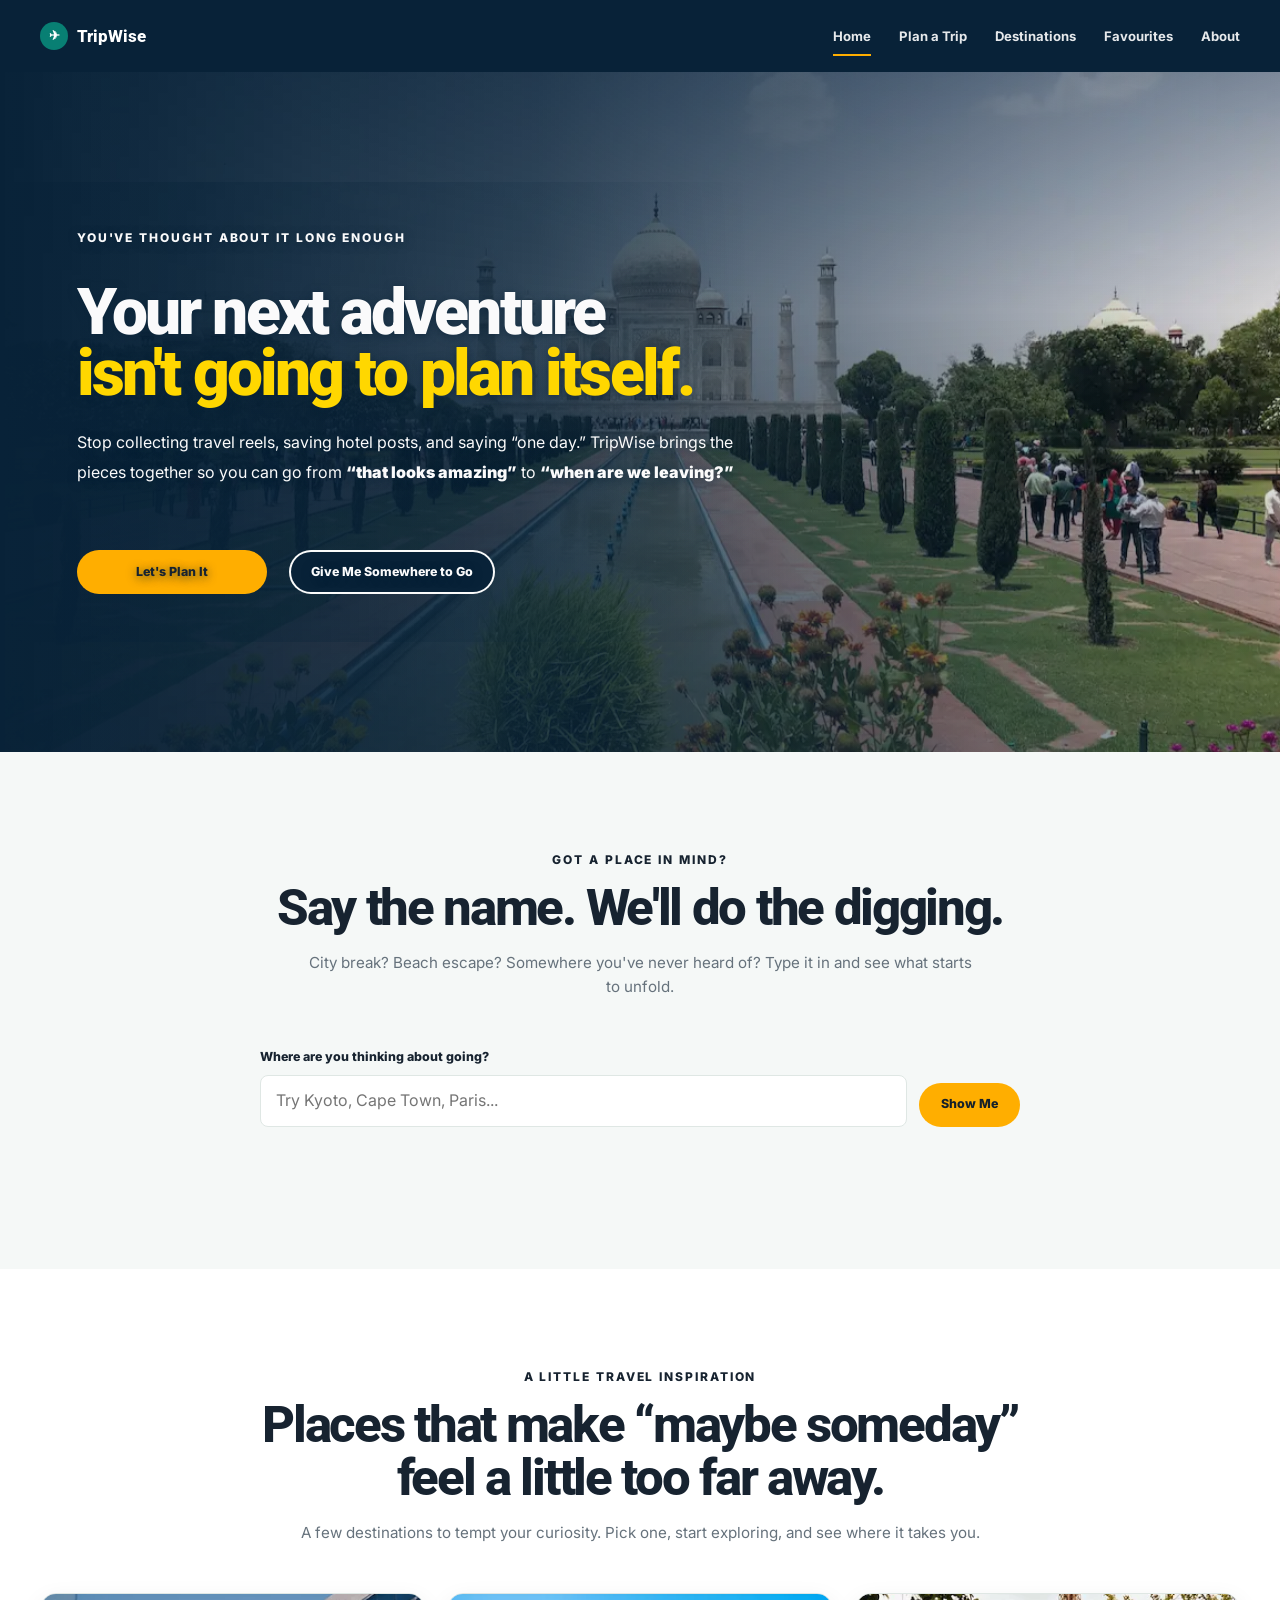
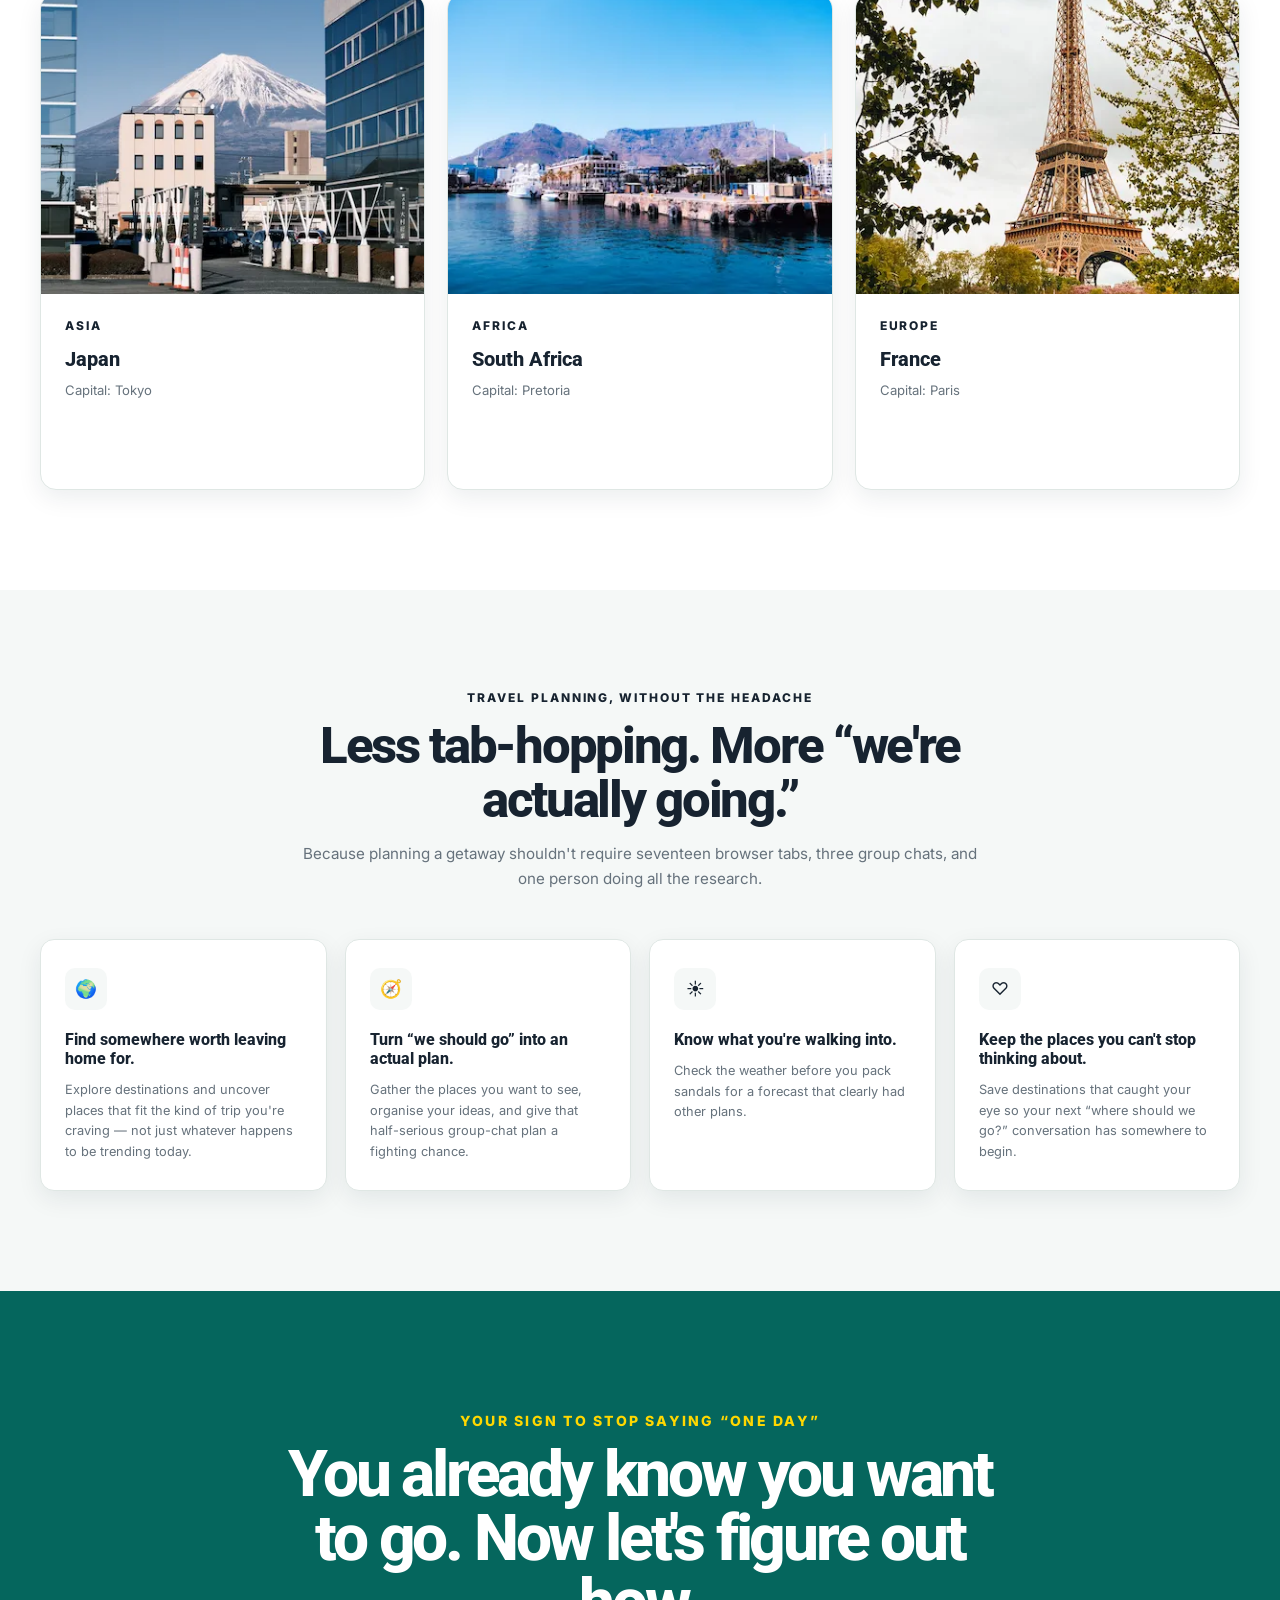
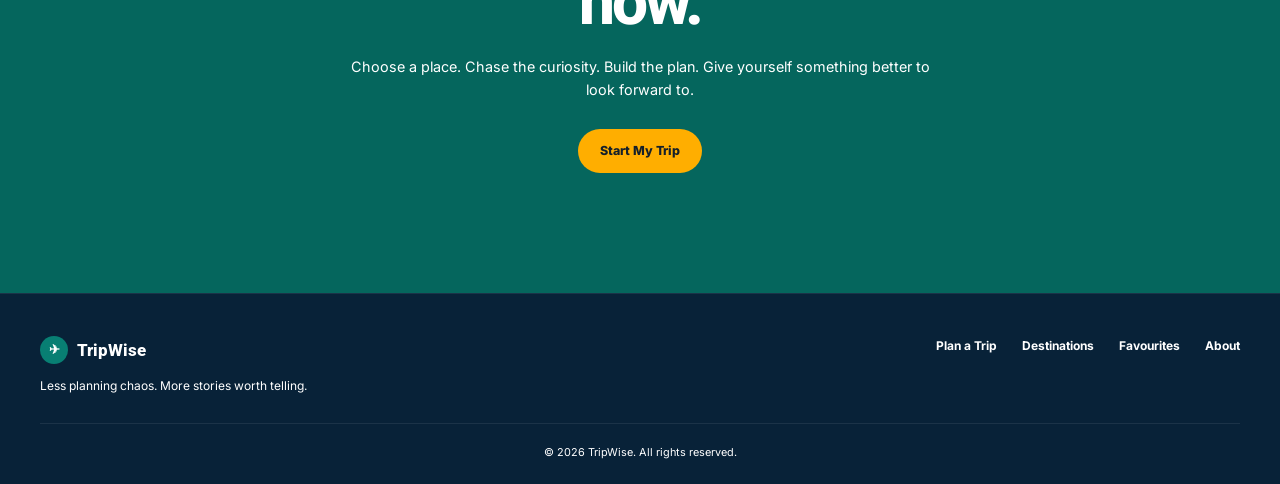
==== commit 983709dc: "Final Acessibility and contrast testing" ====
--- a/index.html
+++ b/index.html
@@ -21,7 +21,7 @@
 
     <link rel="stylesheet" href="./css/styles.css">
     <link rel="stylesheet" href="./css/responsive.css">
-    <script type="module" src="./scripts/main.js" defer></script>
+    <script type="module" src="./scripts/main.js"></script>
 </head>
 
 <body>
@@ -56,7 +56,7 @@
         <section class="hero" aria-labelledby="hero-title">
 
             <picture>
-                <source media="(max-width: 700px)" srcset="./images/hero-image-small.webp">
+                <source media="(max-width: 700px)" srcset="./images/hero-image-small.webp 700w" sizes="100vw">
 
                 <img class="hero-image" src="./images/hero-image.webp"
                     srcset="./images/hero-image-small.webp 700w, ./images/hero-image.webp 1200w"
--- a/css/styles.css
+++ b/css/styles.css
@@ -243,10 +243,11 @@
     min-height: 680px;
     display: flex;
     align-items: center;
-    justify-content: center;
+    justify-content: flex-start;
     overflow: hidden;
     isolation: isolate;
     padding: 100px 6%;
+    background: var(--background-dark);
 }
 
 .hero-image {
@@ -259,8 +260,18 @@
 
     object-fit: cover;
     object-position: center;
-}
-
+
+    transform: scale(1.04);
+    transform-origin: center;
+    animation: heroImageDrift 18s ease-in-out infinite alternate;
+    will-change: transform;
+}
+
+/*
+ * Strong dark gradient over the image.
+ * The left side is intentionally darker because
+ * that is where the text sits.
+ */
 .hero::before {
     content: "";
     position: absolute;
@@ -268,69 +279,105 @@
     z-index: -2;
 
     background:
-        linear-gradient(110deg,
-            rgba(5, 20, 32, 0.98) 0%,
-            rgba(5, 20, 32, 0.84) 22%,
-            rgba(5, 20, 32, 0.58) 46%,
-            rgba(5, 20, 32, 0.34) 72%,
-            rgba(5, 20, 32, 0.18) 100%);
-}
-
+        linear-gradient(90deg,
+            var(--background-dark) 0%,
+            color-mix(in srgb,
+                var(--background-dark) 78%,
+                transparent) 42%,
+            color-mix(in srgb,
+                var(--background-dark) 45%,
+                transparent) 68%,
+            transparent 100%);
+}
+
+/*
+ * Additional vertical protection prevents
+ * text from sitting directly on bright parts
+ * of the photograph.
+ */
 .hero-overlay {
     position: absolute;
     inset: 0;
     z-index: -1;
+
     background:
-        radial-gradient(circle at 25% 18%,
-            rgba(5, 20, 32, 0.90),
-            transparent 40%),
         linear-gradient(180deg,
-            rgba(5, 20, 32, 0.30) 0%,
-            rgba(5, 20, 32, 0.14) 35%,
-            transparent 100%);
+            color-mix(in srgb,
+                var(--background-dark) 42%,
+                transparent) 0%,
+            transparent 35%,
+            color-mix(in srgb,
+                var(--background-dark) 35%,
+                transparent) 100%);
+}
+
+/*
+ * Slow cinematic movement on the hero image.
+ */
+@keyframes heroImageDrift {
+
+    0% {
+        transform: scale(1.04) translate3d(0, 0, 0);
+    }
+
+    100% {
+        transform: scale(1.10) translate3d(-1%, -1%, 0);
+    }
 }
 
 .hero-content {
     position: relative;
     z-index: 1;
-    width: min(100%, 980px);
-    margin: 0 auto;
-    padding: clamp(28px, 4vw, 48px) 1vw clamp(38px, 5vw, 58px);
-    background: transparent;
-    box-shadow: none;
+
+    width: min(100%, 900px);
+    margin: 0;
+
     display: flex;
     flex-direction: column;
+    align-items: flex-start;
+
     gap: 1.5rem;
-    align-items: flex-start;
+
+    padding: clamp(28px, 4vw, 48px) 0;
+
+    color: var(--text-light);
     text-align: left;
-    color: var(--white);
-    text-shadow: 0 18px 35px rgba(2, 9, 22, 0.22);
+
+    text-shadow:
+        0 2px 10px color-mix(in srgb,
+            var(--background-dark) 70%,
+            transparent);
 }
 
 .hero-content::before {
     content: "";
     position: absolute;
-    inset: 0;
+    top: 0;
+    bottom: 0;
+    left: -10%;
     z-index: -1;
-    border-radius: 0;
-    background: linear-gradient(180deg,
-            rgba(5, 20, 32, 0.92) 0%,
-            rgba(5, 20, 32, 0.78) 18%,
-            rgba(5, 20, 32, 0.56) 36%,
-            rgba(5, 20, 32, 0.34) 58%,
-            rgba(5, 20, 32, 0.18) 82%,
-            transparent 100%);
+
+    width: 85%;
+
+    background:
+        linear-gradient(90deg,
+            color-mix(in srgb,
+                var(--background-dark) 48%,
+                transparent),
+            transparent);
 }
 
 .hero h1 {
-    max-width: 100%;
+    max-width: 900px;
     margin: 0;
-    margin-bottom: 0.25rem;
+
+    font-family: "Roboto", sans-serif;
     font-size: clamp(3.75rem, 5vw, 6.25rem);
+    font-weight: 900;
     line-height: 0.95;
     letter-spacing: -0.045em;
-    color: var(--white);
-    font-weight: 900;
+
+    color: var(--text-light);
 }
 
 .hero-title-line {
@@ -343,10 +390,11 @@
 }
 
 .hero-text {
-    max-width: 740px;
-    color: var(--white);
+    max-width: 700px;
     margin: 0;
-    margin-top: 0.75rem;
+
+    color: var(--text-light);
+
     font-size: 1rem;
     line-height: 1.85;
 }
@@ -354,7 +402,7 @@
 .hero-text em {
     font-style: normal;
     font-weight: 900;
-    color: var(--white);
+    color: var(--text-light);
 }
 
 .hero-actions {
@@ -362,8 +410,10 @@
     flex-wrap: wrap;
     align-items: center;
     justify-content: flex-start;
+
+    width: 100%;
+
     gap: clamp(14px, 2vw, 22px);
-    width: 100%;
     margin-top: clamp(28px, 3vw, 42px);
 }
 
@@ -371,15 +421,35 @@
     min-width: 190px;
 }
 
-.button-secondary {
-    color: var(--white);
-    background: rgba(5, 20, 32, 0.92);
-    border-color: rgba(255, 255, 255, 0.95);
-}
-
-.button-secondary:hover {
-    background: rgba(5, 20, 32, 0.90);
-    color: var(--white);
+.hero .button-primary {
+    background: var(--primary);
+    color: var(--text);
+}
+
+.hero .button-primary:hover {
+    background: var(--primary-dark);
+}
+
+.hero .button-secondary {
+    color: var(--text-light);
+    background: var(--background-dark);
+    border-color: var(--text-light);
+}
+
+.hero .button-secondary:hover {
+    background: var(--teal-dark);
+    color: var(--text-light);
+}
+
+/*
+ * Respect users who prefer reduced motion.
+ */
+@media (prefers-reduced-motion: reduce) {
+
+    .hero-image {
+        animation: none;
+        transform: scale(1.04);
+    }
 }
 
 /* =========================
@@ -850,6 +920,213 @@
 }
 
 /* =========================================
+   PLACES / THINGS TO DO
+========================================= */
+
+.places-section {
+    width: min(100%, var(--max-width));
+    margin: 0 auto 80px;
+}
+
+.places-section .section-heading {
+    margin-bottom: 32px;
+}
+
+.places-grid {
+    display: grid;
+    grid-template-columns: repeat(3, minmax(0, 1fr));
+    gap: 24px;
+}
+
+/* Place card */
+.place-card {
+    position: relative;
+    display: flex;
+    min-width: 0;
+    height: 100%;
+    overflow: hidden;
+
+    background: var(--background-light);
+    border: 1px solid var(--border);
+    border-radius: var(--radius);
+
+    box-shadow: var(--shadow-sm);
+
+    transition:
+        transform 0.25s ease,
+        box-shadow 0.25s ease,
+        border-color 0.25s ease;
+}
+
+.place-card::before {
+    content: "";
+    position: absolute;
+    inset: 0 0 auto;
+    height: 4px;
+
+    background: var(--teal);
+}
+
+.place-card:hover {
+    transform: translateY(-6px);
+    border-color: var(--teal);
+    box-shadow: var(--shadow-md);
+}
+
+.place-card-content {
+    display: flex;
+    flex-direction: column;
+    width: 100%;
+    padding: 28px 26px 24px;
+}
+
+/* Category */
+.place-card-content .eyebrow {
+    margin-bottom: 10px;
+    color: var(--teal-dark);
+    font-size: 0.72rem;
+    font-weight: 800;
+    letter-spacing: 0.1em;
+}
+
+/* Place name */
+.place-card h3 {
+    margin: 0 0 10px;
+
+    color: var(--text);
+    font-family: "Roboto", sans-serif;
+    font-size: 1.25rem;
+    font-weight: 800;
+    line-height: 1.25;
+}
+
+/* Address */
+.place-card-address {
+    margin: 0 0 16px;
+
+    color: var(--teal-dark);
+    font-size: 0.8rem;
+    font-weight: 700;
+    line-height: 1.5;
+}
+
+/* Description */
+.place-card-description {
+    margin: 0 0 24px;
+
+    color: var(--text-muted);
+    font-size: 0.88rem;
+    line-height: 1.7;
+}
+
+/* Links container */
+.place-card-actions {
+    display: flex;
+    flex-wrap: wrap;
+    gap: 10px;
+
+    margin-top: auto;
+    padding-top: 20px;
+
+    border-top: 1px solid var(--border);
+}
+
+/* Accessible high-contrast links */
+.place-link {
+    display: inline-flex;
+    align-items: center;
+    justify-content: center;
+
+    min-height: 40px;
+    padding: 9px 15px;
+
+    border: 2px solid var(--teal-dark);
+    border-radius: 999px;
+
+    background: var(--background-light);
+    color: var(--teal-dark);
+
+    font-size: 0.78rem;
+    font-weight: 800;
+    line-height: 1.2;
+    text-decoration: none;
+
+    transition:
+        background-color 0.2s ease,
+        color 0.2s ease,
+        border-color 0.2s ease,
+        transform 0.2s ease;
+}
+
+.place-link:hover {
+    background: var(--teal-dark);
+    color: var(--white);
+    border-color: var(--teal-dark);
+    transform: translateY(-2px);
+}
+
+.place-link:focus-visible {
+    outline: 3px solid var(--accent);
+    outline-offset: 3px;
+}
+
+/* Secondary map link */
+.place-link.secondary {
+    border-color: var(--primary-dark);
+    background: var(--primary);
+    color: var(--text);
+}
+
+.place-link.secondary:hover {
+    background: var(--primary-dark);
+    border-color: var(--primary-dark);
+    color: var(--text);
+}
+
+/* Keyboard focus for cards */
+.place-card:focus-within {
+    border-color: var(--teal);
+    box-shadow: var(--shadow-md);
+}
+
+/* Empty/error states */
+.destination-placeholder-card {
+    grid-column: 1 / -1;
+
+    padding: 48px 24px;
+
+    background: var(--background-light);
+    border: 1px solid var(--border);
+    border-radius: var(--radius);
+
+    text-align: center;
+    box-shadow: var(--shadow-sm);
+}
+
+.destination-placeholder-card .feature-icon {
+    display: block;
+    margin: 0 auto 16px;
+}
+
+.destination-placeholder-card h3 {
+    margin-bottom: 10px;
+
+    color: var(--text);
+    font-family: "Roboto", sans-serif;
+    font-size: 1.25rem;
+    font-weight: 800;
+}
+
+.destination-placeholder-card p {
+    max-width: 460px;
+    margin: 0 auto;
+
+    color: var(--text-muted);
+    font-size: 0.88rem;
+    line-height: 1.6;
+}
+
+/* =========================================
    FULL SAVED ITINERARY VIEW
 ========================================= */
 
@@ -1483,3 +1760,795 @@
     white-space: nowrap;
 }
 
+/* =====================================================
+   ABOUT PAGE HERO
+===================================================== */
+
+.about-hero {
+    position: relative;
+    min-height: 620px;
+
+    display: flex;
+    align-items: center;
+
+    overflow: hidden;
+    isolation: isolate;
+
+    background: var(--background-light);
+}
+
+.about-hero-image-wrapper {
+    position: absolute;
+    inset: 0;
+    z-index: -3;
+}
+
+.about-hero-image {
+    width: 100%;
+    height: 100%;
+
+    object-fit: cover;
+    object-position: center;
+
+    transform: scale(1.04);
+
+    animation:
+        aboutHeroDrift 18s ease-in-out infinite alternate;
+
+    will-change: transform;
+}
+
+.about-hero-overlay {
+    position: absolute;
+    inset: 0;
+    z-index: -2;
+
+    /*
+     * The left side remains clean and bright for the
+     * dark hero typography. The image gradually takes
+     * over toward the right.
+     */
+    background:
+        linear-gradient(90deg,
+            #ffffff 0%,
+            #ffffff 31%,
+            rgba(255, 255, 255, 0.97) 38%,
+            rgba(255, 255, 255, 0.78) 48%,
+            rgba(255, 255, 255, 0.25) 67%,
+            rgba(255, 255, 255, 0) 100%);
+}
+
+.about-hero-content {
+    width: min(100% - 40px, var(--max-width));
+    margin: 0 auto;
+
+    padding: 90px 0;
+
+    color: var(--text);
+}
+
+.about-hero-content .eyebrow {
+    color: var(--teal-dark);
+}
+
+.about-hero-content h1 {
+    max-width: 650px;
+    margin-bottom: 28px;
+
+    font-family: "Roboto", sans-serif;
+    font-size: clamp(3.8rem, 6vw, 6.4rem);
+    font-weight: 900;
+    line-height: 0.92;
+    letter-spacing: -0.055em;
+}
+
+.about-hero-content h1 span {
+    display: block;
+}
+
+
+.about-hero-content h1 strong {
+    color: #8a5200;
+}
+
+.about-hero-lead {
+    max-width: 560px;
+
+    color: var(--text);
+
+    font-size: 1.05rem;
+    line-height: 1.8;
+}
+
+.about-hero-lead strong {
+    font-weight: 900;
+}
+
+
+@keyframes aboutHeroDrift {
+
+    0% {
+        transform: scale(1.04);
+    }
+
+    100% {
+        transform: scale(1.10);
+    }
+
+}
+
+
+/* =====================================================
+   ABOUT STORY
+===================================================== */
+
+.about-story-section {
+    padding: 105px 20px;
+    background: var(--background-light);
+}
+
+.about-story {
+    width: min(100%, 1080px);
+    margin: 0 auto;
+
+    display: grid;
+    grid-template-columns: 0.95fr 1.05fr;
+    align-items: center;
+
+    gap: 70px;
+}
+
+
+/*
+ * The image is intentionally kept at the proportions
+ * supplied in the HTML: 500 × 533.
+ */
+.about-story-image {
+    width: min(100%, 500px);
+    margin: 0 auto;
+
+    padding: 8px;
+
+    border: 1px solid var(--border);
+    border-radius: 22px;
+
+    background: var(--white);
+    box-shadow: var(--shadow-md);
+}
+
+.about-story-image img {
+    width: 100%;
+    height: auto;
+
+    aspect-ratio: 500 / 533;
+
+    object-fit: cover;
+    object-position: center;
+
+    border-radius: 15px;
+}
+
+
+/*
+ * Decorative frame detail.
+ */
+.about-story-image::before {
+    content: "";
+
+    position: absolute;
+
+    width: 48px;
+    height: 48px;
+
+    top: -14px;
+    left: -14px;
+
+    border-top: 3px solid var(--teal);
+    border-left: 3px solid var(--teal);
+
+    border-radius: 8px 0 0 0;
+
+    pointer-events: none;
+}
+
+
+.about-story-image::after {
+    content: "";
+
+    position: absolute;
+
+    width: 48px;
+    height: 48px;
+
+    right: -14px;
+    bottom: -14px;
+
+    border-right: 3px solid var(--primary);
+    border-bottom: 3px solid var(--primary);
+
+    border-radius: 0 0 8px 0;
+
+    pointer-events: none;
+}
+
+
+/*
+ * IMPORTANT:
+ * This matches the actual HTML class.
+ *
+ * Natural aspect ratio is preserved:
+ * 500 × 533.
+ */
+.about-story-image-content {
+    display: block;
+
+    width: 100%;
+    height: auto;
+
+    border-radius: 13px;
+}
+
+
+.about-story-content {
+    max-width: 580px;
+}
+
+.about-story-content .eyebrow {
+    color: var(--teal-dark);
+}
+
+.about-story-content h2 {
+    margin-bottom: 28px;
+
+    font-family: "Roboto", sans-serif;
+    font-size: clamp(2.5rem, 4vw, 4rem);
+    font-weight: 900;
+    line-height: 0.98;
+    letter-spacing: -0.045em;
+}
+
+.about-story-content h2 span {
+    color: #8a5200;
+}
+
+.about-story-content p {
+    margin-bottom: 18px;
+
+    color: var(--text-muted);
+
+    font-size: 0.95rem;
+    line-height: 1.8;
+}
+
+.about-story-content .about-story-highlight {
+    margin: 28px 0;
+
+    color: var(--text);
+
+    font-size: 1.2rem;
+}
+
+.about-story-highlight strong {
+    color: var(--teal-dark);
+}
+
+
+/* =====================================================
+   ABOUT BELIEFS
+===================================================== */
+
+.about-belief-section {
+    padding: 105px 20px;
+    background: var(--background);
+}
+
+.about-belief-section .section-heading {
+    margin-bottom: 55px;
+}
+
+.about-belief-section .section-heading .eyebrow {
+    color: var(--teal-dark);
+}
+
+.about-belief-section .section-heading h2 span {
+    color: #8a5200;
+}
+
+.about-principles {
+    width: min(100%, var(--max-width));
+    margin: 0 auto;
+
+    display: grid;
+    grid-template-columns: repeat(4, 1fr);
+    gap: 18px;
+}
+
+.about-principle {
+    min-height: 240px;
+    padding: 30px 24px;
+
+    display: flex;
+    flex-direction: column;
+
+    border: 1px solid var(--border);
+    border-radius: var(--radius);
+
+    background: var(--background-light);
+
+    box-shadow: var(--shadow-sm);
+
+    transition:
+        transform 0.25s ease,
+        box-shadow 0.25s ease;
+}
+
+.about-principle:hover {
+    transform: translateY(-5px);
+    box-shadow: var(--shadow-md);
+}
+
+.about-principle-icon {
+    width: 48px;
+    height: 48px;
+    margin-bottom: 22px;
+
+    display: grid;
+    place-items: center;
+
+    flex-shrink: 0;
+
+    border-radius: 50%;
+
+    background: rgba(8, 127, 115, 0.10);
+    color: var(--teal-dark);
+
+    font-size: 1.25rem;
+    font-weight: 800;
+}
+
+.about-principle h3 {
+    margin-bottom: 10px;
+
+    font-family: "Roboto", sans-serif;
+    font-size: 1.05rem;
+    font-weight: 800;
+}
+
+.about-principle p {
+    color: var(--text-muted);
+
+    font-size: 0.8rem;
+    line-height: 1.7;
+}
+
+
+/* =====================================================
+   ABOUT EXPERIENCE / TEAL FEATURE SECTION
+===================================================== */
+
+.about-experience-section {
+    padding: 120px 20px;
+    background: var(--teal-dark);
+    color: var(--white);
+}
+
+.about-experience {
+    width: min(100%, var(--max-width));
+    margin: 0 auto;
+
+    display: grid;
+    grid-template-columns: minmax(0, 1fr) minmax(320px, 390px) minmax(0, 1fr);
+    align-items: center;
+    gap: clamp(40px, 5vw, 80px);
+}
+
+
+/* =========================
+   LEFT CONTENT
+========================= */
+
+.about-experience-content {
+    min-width: 0;
+}
+
+.about-experience-content .eyebrow {
+    margin-bottom: 28px;
+
+    color: var(--primary);
+    font-size: 0.78rem;
+    font-weight: 900;
+    letter-spacing: 0.16em;
+}
+
+.about-experience-content h2 {
+    max-width: 470px;
+    margin: 0;
+
+    font-family: "Roboto", sans-serif;
+    font-size: clamp(3rem, 5vw, 5rem);
+    font-weight: 900;
+    line-height: 0.94;
+    letter-spacing: -0.055em;
+
+    color: var(--white);
+}
+
+.about-experience-content h2 span {
+    color: var(--primary);
+}
+
+.about-experience-content>p {
+    max-width: 430px;
+    margin-top: 28px;
+
+    color: rgba(255, 255, 255, 0.88);
+    font-size: 0.95rem;
+    line-height: 1.8;
+}
+
+
+/* =========================
+   CENTER CARD
+========================= */
+
+.about-experience-card {
+    width: 100%;
+    min-height: 400px;
+
+    padding: 42px 40px;
+
+    display: flex;
+    flex-direction: column;
+    justify-content: center;
+
+    border: 1px solid rgba(255, 255, 255, 0.35);
+    border-radius: 30px;
+
+    background: var(--white);
+    color: var(--text);
+
+    box-shadow:
+        0 30px 70px rgba(0, 0, 0, 0.18),
+        0 8px 24px rgba(0, 0, 0, 0.08);
+}
+
+.about-experience-card .eyebrow {
+    margin-bottom: 18px;
+
+    color: var(--teal);
+    font-size: 0.72rem;
+    font-weight: 900;
+    letter-spacing: 0.15em;
+}
+
+.about-experience-card h3 {
+    margin: 0;
+
+    font-family: "Roboto", sans-serif;
+    font-size: clamp(2rem, 3vw, 2.65rem);
+    font-weight: 900;
+    line-height: 1.02;
+    letter-spacing: -0.045em;
+}
+
+.about-experience-card p {
+    margin-top: 24px;
+
+    color: var(--text-muted);
+    font-size: 0.9rem;
+    line-height: 1.75;
+}
+
+.about-experience-card .button {
+    align-self: flex-start;
+    min-width: 190px;
+    margin-top: 30px;
+}
+
+
+/* =========================
+   RIGHT BENEFITS
+========================= */
+
+.about-experience-list {
+    display: flex;
+    flex-direction: column;
+    gap: 18px;
+
+    min-width: 0;
+}
+
+.about-experience-list-item {
+    display: grid;
+    grid-template-columns: 42px minmax(0, 1fr);
+    align-items: center;
+    gap: 16px;
+
+    min-height: 70px;
+    padding: 14px 0;
+
+    border-bottom: 1px solid rgba(255, 255, 255, 0.16);
+}
+
+.about-experience-list-item:first-child {
+    border-top: 1px solid rgba(255, 255, 255, 0.16);
+}
+
+.about-experience-list-icon {
+    width: 42px;
+    height: 42px;
+
+    display: grid;
+    place-items: center;
+
+    border-radius: 50%;
+
+    background: var(--primary);
+    color: var(--text);
+
+    font-size: 0.85rem;
+    font-weight: 900;
+}
+
+.about-experience-list-item p {
+    margin: 0;
+
+    color: var(--white);
+    font-size: 0.86rem;
+    font-weight: 700;
+    line-height: 1.45;
+}
+
+
+/* =====================================================
+   ABOUT FOUNDER
+===================================================== */
+
+.about-founder-section {
+    padding: 110px 20px;
+    background: var(--background-light);
+}
+
+.about-founder {
+    width: min(100%, 1080px);
+    margin: 0 auto;
+
+    display: grid;
+
+    grid-template-columns: 1.1fr 0.9fr;
+
+    align-items: center;
+
+    gap: 70px;
+}
+
+.about-founder-content {
+    max-width: 600px;
+}
+
+.about-founder-content .eyebrow {
+    color: var(--teal-dark);
+}
+
+.about-founder-content h2 {
+    margin-bottom: 28px;
+
+    font-family: "Roboto", sans-serif;
+    font-size: clamp(2.7rem, 4vw, 4.2rem);
+    font-weight: 900;
+    line-height: 0.98;
+    letter-spacing: -0.05em;
+}
+
+.about-founder-content h2 span {
+    color: #8a5200;
+}
+
+.about-founder-content p {
+    margin-bottom: 18px;
+
+    color: var(--text-muted);
+
+    font-size: 0.95rem;
+    line-height: 1.85;
+}
+
+.about-founder-content em {
+    color: var(--text);
+    font-style: normal;
+    font-weight: 800;
+}
+
+.about-founder-signoff {
+    margin-top: 28px;
+
+    color: var(--teal-dark) !important;
+    font-weight: 800;
+}
+
+
+/*
+ * Founder image frame.
+ *
+ * Actual HTML image size:
+ * 400 × 550.
+ *
+ * Nothing here crops it.
+ */
+.about-founder-visual {
+    display: flex;
+    justify-content: center;
+}
+
+.about-founder-frame {
+    width: min(100%, 400px);
+    margin: 0 auto;
+
+    padding: 8px;
+
+    border: 1px solid var(--border);
+    border-radius: 22px;
+
+    background: var(--white);
+    box-shadow: var(--shadow-md);
+}
+
+.about-founder-frame img {
+    display: block;
+
+    width: 100%;
+    height: auto;
+
+    aspect-ratio: 400 / 550;
+
+    object-fit: cover;
+    object-position: center;
+
+    border-radius: 15px;
+}
+
+.about-founder-frame::before {
+    content: "";
+
+    position: absolute;
+
+    width: 48px;
+    height: 48px;
+
+    top: -14px;
+    right: -14px;
+
+    border-top: 3px solid var(--teal);
+    border-right: 3px solid var(--teal);
+
+    border-radius: 0 8px 0 0;
+
+    pointer-events: none;
+}
+
+.about-founder-frame::after {
+    content: "";
+
+    position: absolute;
+
+    width: 48px;
+    height: 48px;
+
+    bottom: -14px;
+    left: -14px;
+
+    border-left: 3px solid var(--primary);
+    border-bottom: 3px solid var(--primary);
+
+    border-radius: 0 0 0 8px;
+
+    pointer-events: none;
+}
+
+.about-founder-image {
+    display: block;
+
+    width: 100%;
+    height: auto;
+
+    border-radius: 13px;
+}
+
+
+/* =====================================================
+   ABOUT CTA
+===================================================== */
+
+.about-cta-section {
+    padding: 110px 20px;
+    background: var(--background);
+}
+
+.about-cta-content {
+    width: min(100%, 900px);
+    margin: 0 auto;
+
+    text-align: center;
+}
+
+.about-cta-content .eyebrow {
+    color: var(--teal-dark);
+}
+
+.about-cta-content h2 {
+    margin-bottom: 22px;
+
+    font-family: "Roboto", sans-serif;
+    font-size: clamp(3rem, 6vw, 5.4rem);
+    font-weight: 900;
+    line-height: 0.95;
+    letter-spacing: -0.055em;
+}
+
+.about-cta-content h2 span {
+    color: #8a5200;
+}
+
+.about-cta-content>p:not(.eyebrow) {
+    max-width: 550px;
+    margin: 0 auto 30px;
+
+    color: var(--text-muted);
+
+    font-size: 0.95rem;
+}
+
+.about-cta-actions {
+    display: flex;
+    align-items: center;
+    justify-content: center;
+
+    flex-wrap: wrap;
+
+    gap: 14px;
+}
+
+.about-cta-actions .button {
+    min-width: 190px;
+}
+
+
+/*
+ * Accessible secondary CTA.
+ */
+.about-cta-actions .button-secondary {
+    color: var(--teal-dark);
+    border-color: var(--teal-dark);
+    background: transparent;
+}
+
+.about-cta-actions .button-secondary:hover {
+    background: var(--teal-dark);
+    border-color: var(--teal-dark);
+    color: var(--white);
+}
+
+
+/* =====================================================
+   ABOUT REVEAL STATES
+===================================================== */
+
+.about-story,
+.about-principle,
+.about-experience,
+.about-founder {
+    opacity: 0;
+    transform: translateY(24px);
+
+    transition:
+        opacity 0.7s ease,
+        transform 0.7s ease;
+}
+
+.about-story.is-visible,
+.about-principle.is-visible,
+.about-experience.is-visible,
+.about-founder.is-visible {
+    opacity: 1;
+    transform: translateY(0);
+}
--- a/css/responsive.css
+++ b/css/responsive.css
@@ -16,19 +16,67 @@
         grid-template-columns: repeat(2, 1fr);
     }
 
+    /* HERO */
+
     .hero {
         min-height: 650px;
-        padding: 70px 30px;
+        padding: 80px 30px;
+        align-items: center;
+    }
+
+    .hero-image {
+        object-position: center center;
+        animation: heroImageDrift 14s ease-in-out infinite alternate;
+    }
+
+    .hero::before {
+        background:
+            linear-gradient(90deg,
+                rgba(8, 34, 56, 0.96) 0%,
+                rgba(8, 34, 56, 0.88) 35%,
+                rgba(8, 34, 56, 0.68) 65%,
+                rgba(8, 34, 56, 0.48) 100%);
+    }
+
+    .hero-overlay {
+        background:
+            radial-gradient(circle at 25% 30%,
+                rgba(8, 34, 56, 0.42),
+                transparent 55%),
+            linear-gradient(180deg,
+                rgba(8, 34, 56, 0.20) 0%,
+                rgba(8, 34, 56, 0.42) 100%);
     }
 
     .hero-content {
-        width: min(100%, 560px);
+        width: min(100%, 720px);
         margin-left: 0;
+        padding: 32px 0 40px;
+        gap: 1.25rem;
     }
 
     .hero h1 {
+        max-width: 700px;
         font-size: clamp(3rem, 8vw, 4.8rem);
-    }
+        line-height: 0.98;
+    }
+
+    .hero-text {
+        max-width: 650px;
+        font-size: 1rem;
+        line-height: 1.75;
+    }
+
+    .hero-actions {
+        width: auto;
+        margin-top: 20px;
+    }
+
+    .hero-actions .button {
+        min-width: 190px;
+    }
+
+    /* SECTIONS */
 
     .featured-section,
     .search-section,
@@ -43,6 +91,7 @@
     }
 }
 
+
 /* =========================
    MOBILE
 ========================= */
@@ -75,6 +124,9 @@
 
         background: var(--background-dark);
         box-shadow: var(--shadow-md);
+
+        max-height: calc(100vh - 90px);
+        overflow-y: auto;
     }
 
     .site-navigation.open {
@@ -94,72 +146,91 @@
         display: none;
     }
 
-    .site-navigation {
-        max-height: calc(100vh - 90px);
-        overflow-y: auto;
-    }
-
-    /* HERO */
+
+    /* =========================
+       HERO
+    ========================= */
 
     .hero {
-        min-height: 520px;
-        padding: 50px 18px 28px;
-        align-items: flex-start;
-        justify-content: flex-start;
+        min-height: 620px;
+        padding: 55px 20px 35px;
+        align-items: center;
+        justify-content: center;
     }
 
     .hero-image {
         object-position: center center;
+        animation: heroImageDrift 12s ease-in-out infinite alternate;
     }
 
     .hero::before {
         background:
             linear-gradient(180deg,
-                rgba(5, 20, 32, 0.28) 0%,
-                rgba(5, 20, 32, 0.20) 36%,
-                rgba(5, 20, 32, 0.14) 72%,
-                rgba(5, 20, 32, 0.06) 100%);
+                rgba(8, 34, 56, 0.90) 0%,
+                rgba(8, 34, 56, 0.82) 35%,
+                rgba(8, 34, 56, 0.72) 68%,
+                rgba(8, 34, 56, 0.64) 100%);
+    }
+
+    .hero-overlay {
+        background:
+            radial-gradient(circle at 50% 20%,
+                rgba(8, 34, 56, 0.30),
+                transparent 60%),
+            linear-gradient(180deg,
+                rgba(8, 34, 56, 0.18) 0%,
+                rgba(8, 34, 56, 0.38) 100%);
     }
 
     .hero-content {
         width: 100%;
-        padding: 0;
-        border-radius: 0;
-        background: transparent;
-        backdrop-filter: none;
-        font-size: clamp(2.2rem, 11vw, 3.4rem);
-        line-height: 1.05;
-        display: flex;
-        flex-direction: column;
-        gap: 0.9rem;
+        max-width: 560px;
+        padding: 20px 0 28px;
+        gap: 1rem;
         align-items: flex-start;
         text-align: left;
+        text-shadow: none;
     }
 
     .hero h1 {
-        font-size: clamp(2.5rem, 9vw, 3.6rem);
-        line-height: 1.05;
+        max-width: 520px;
+        margin-bottom: 0;
+        font-size: clamp(2.6rem, 10vw, 3.7rem);
+        line-height: 0.98;
+        letter-spacing: -0.045em;
     }
 
     .hero-text {
-        max-width: 100%;
+        max-width: 520px;
+        margin-top: 0.35rem;
         font-size: 0.98rem;
         line-height: 1.7;
     }
 
     .hero-actions {
-        align-items: center;
-        flex-direction: row;
-        justify-content: flex-start;
         width: 100%;
+        margin-top: 18px;
+        flex-direction: column;
+        align-items: stretch;
         gap: 12px;
     }
 
     .hero-actions .button {
         width: 100%;
-    }
-
-    /* SECTIONS */
+        min-width: 0;
+        min-height: 52px;
+    }
+
+    .button-secondary {
+        background: rgba(8, 34, 56, 0.94);
+        border-color: var(--white);
+        color: var(--white);
+    }
+
+
+    /* =========================
+       SECTIONS
+    ========================= */
 
     .search-section,
     .featured-section,
@@ -175,7 +246,10 @@
         font-size: clamp(2rem, 9vw, 2.8rem);
     }
 
-    /* SEARCH */
+
+    /* =========================
+       SEARCH
+    ========================= */
 
     .search-form {
         align-items: stretch;
@@ -186,7 +260,10 @@
         width: 100%;
     }
 
-    /* CARDS */
+
+    /* =========================
+       CARDS
+    ========================= */
 
     .destination-grid,
     .feature-grid {
@@ -207,7 +284,10 @@
         padding: 24px 18px;
     }
 
-    /* CTA */
+
+    /* =========================
+       CTA
+    ========================= */
 
     .cta-section {
         padding: 80px 20px;
@@ -217,37 +297,10 @@
         font-size: clamp(2.4rem, 10vw, 3.5rem);
     }
 
-    /* DESTINATION PAGE */
-
-    .destination-details-section {
-        padding: 40px 20px 60px;
-    }
-
-    .destination-hero {
-        grid-template-columns: 1fr;
-        gap: 24px;
-        padding: 24px;
-    }
-
-    .destination-hero-content {
-        width: 100%;
-    }
-
-    .destination-hero-content h2 {
-        font-size: clamp(2rem, 7vw, 2.6rem);
-    }
-
-    .country-facts-grid,
-    .places-grid {
-        grid-template-columns: 1fr;
-    }
-
-    .country-fact-card,
-    .destination-placeholder-card {
-        padding: 20px;
-    }
-
-    /* FOOTER */
+
+    /* =========================
+       FOOTER
+    ========================= */
 
     .footer-content {
         flex-direction: column;
@@ -261,6 +314,75 @@
     }
 }
 
+
+/* =========================
+   HERO IMAGE ANIMATION
+========================= */
+
+@keyframes heroImageDrift {
+
+    0% {
+        transform: scale(1);
+    }
+
+    100% {
+        transform: scale(1.06);
+    }
+}
+
+
+/* =========================
+   REDUCED MOTION
+========================= */
+
+@media (prefers-reduced-motion: reduce) {
+
+    .hero-image {
+        animation: none;
+    }
+}
+
+/* DESTINATION PAGE */
+@media (max-width: 900px) {
+    .places-grid {
+        grid-template-columns: repeat(2, minmax(0, 1fr));
+        gap: 20px;
+    }
+
+    .place-card-content {
+        padding: 24px 22px 22px;
+    }
+
+
+.destination-details-section {
+    padding: 40px 20px 60px;
+}
+
+.destination-hero {
+    grid-template-columns: 1fr;
+    gap: 24px;
+    padding: 24px;
+}
+
+.destination-hero-content {
+    width: 100%;
+}
+
+.destination-hero-content h2 {
+    font-size: clamp(2rem, 7vw, 2.6rem);
+}
+
+.country-facts-grid,
+.places-grid {
+    grid-template-columns: 1fr;
+}
+
+.country-fact-card,
+.destination-placeholder-card {
+    padding: 20px;
+   }
+}
+
 /* =========================================
    PLANNER RESPONSIVE
    ========================================= */
@@ -365,7 +487,7 @@
 
    }
 
-   /* =========================================
+/* =========================================
    FAVOURITES RESPONSIVE LAYOUT
 ========================================= */
 
@@ -482,4 +604,534 @@
         padding: 24px;
     }
 
+}
+
+/* =========================================================
+   TRIP BUDGET — MOBILE
+   Breakpoint: 768px
+========================================================= */
+
+@media (max-width: 768px) {
+
+    .planner-sidebar {
+        gap: 18px;
+    }
+
+    .trip-budget-card {
+        padding: 24px 20px;
+        border-radius: 18px;
+    }
+
+    .budget-heading {
+        margin-bottom: 22px;
+    }
+
+    .budget-heading h2 {
+        font-size: 1.4rem;
+    }
+
+    .budget-summary {
+        padding: 16px 18px;
+    }
+
+    .budget-summary strong {
+        font-size: 1.6rem;
+    }
+
+    .budget-field {
+        margin-bottom: 16px;
+    }
+
+    .budget-actions {
+        flex-direction: column;
+        gap: 10px;
+    }
+
+    .budget-actions .button {
+        width: 100%;
+    }
+}
+
+/* =====================================================
+   TABLET
+   768px - 900px
+===================================================== */
+
+@media (max-width: 900px) {
+
+
+    /* =========================
+       HEADER
+    ========================= */
+
+    .header-container {
+        width: min(100% - 32px, var(--max-width));
+    }
+
+    .site-navigation {
+        gap: 20px;
+    }
+
+
+    /* =========================
+       ABOUT HERO
+    ========================= */
+
+    .about-hero {
+        min-height: 600px;
+    }
+
+    .about-hero-overlay {
+        background:
+            linear-gradient(90deg,
+                var(--background-light) 0%,
+                var(--background-light) 38%,
+                rgba(255, 255, 255, 0.82) 53%,
+                rgba(255, 255, 255, 0.28) 76%,
+                transparent 100%);
+    }
+
+    .about-hero-content {
+        width: min(100% - 32px, var(--max-width));
+        padding: 75px 0;
+    }
+
+    .about-hero-content h1 {
+        max-width: 580px;
+        font-size: clamp(3.3rem, 7vw, 5rem);
+    }
+
+
+    /* =========================
+       ABOUT STORY
+    ========================= */
+
+    .about-story {
+        grid-template-columns: 1fr 1fr;
+        gap: 45px;
+    }
+
+    .about-story-content h2 {
+        font-size: clamp(2.3rem, 4.5vw, 3.3rem);
+    }
+
+
+    /* =========================
+       PRINCIPLES
+    ========================= */
+
+    .about-principles {
+        grid-template-columns: repeat(2, 1fr);
+    }
+
+
+/* =====================================================
+       ABOUT EXPERIENCE
+       TABLET
+===================================================== */
+    
+        .about-experience {
+            grid-template-columns: 1fr 1fr;
+            gap: 45px;
+        }
+    
+        .about-experience-content {
+            grid-column: 1;
+        }
+    
+        .about-experience-card {
+            grid-column: 2;
+            grid-row: 1;
+        }
+    
+        .about-experience-list {
+            grid-column: 1 / -1;
+    
+            display: grid;
+            grid-template-columns: repeat(2, 1fr);
+            gap: 0 30px;
+        }
+    
+        .about-experience-list-item {
+            min-height: 68px;
+        }
+    
+        .about-experience-content h2 {
+            font-size: clamp(2.7rem, 5vw, 3.8rem);
+        }
+    
+        .about-experience-card {
+            min-height: 380px;
+            padding: 36px 32px;
+        }
+
+
+    /* =========================
+       FOUNDER
+    ========================= */
+
+    .about-founder {
+        grid-template-columns: 1fr 1fr;
+        gap: 45px;
+    }
+
+    .about-founder-content h2 {
+        font-size: clamp(2.4rem, 5vw, 3.6rem);
+    }
+
+}
+
+
+
+/* =====================================================
+   MOBILE
+   768px AND BELOW
+===================================================== */
+
+@media (max-width: 768px) {
+
+
+    /* =========================
+       GLOBAL HEADER
+    ========================= */
+
+    .header-container {
+        width: min(100% - 32px, var(--max-width));
+        min-height: 64px;
+    }
+
+    .menu-button {
+        display: block;
+    }
+
+    .site-navigation {
+        position: absolute;
+        top: 100%;
+        right: 16px;
+        left: 16px;
+
+        display: none;
+        flex-direction: column;
+        align-items: stretch;
+        gap: 0;
+
+        padding: 10px;
+
+        border-radius: 12px;
+
+        background: var(--background-dark);
+        box-shadow: var(--shadow-md);
+    }
+
+    .site-navigation.is-open {
+        display: flex;
+    }
+
+    .site-navigation a {
+        padding: 14px 12px;
+        border-radius: 8px;
+    }
+
+    .site-navigation a:hover {
+        background: rgba(255, 255, 255, 0.06);
+    }
+
+    .site-navigation a::after {
+        display: none;
+    }
+
+
+    /* =========================
+       ABOUT HERO
+    ========================= */
+
+    .about-hero {
+        min-height: 680px;
+        align-items: flex-end;
+    }
+
+    .about-hero-image {
+        object-position: center;
+    }
+
+    .about-hero-overlay {
+        background:
+            linear-gradient(180deg,
+                rgba(8, 34, 56, 0.02) 0%,
+                rgba(8, 34, 56, 0.16) 25%,
+                rgba(8, 34, 56, 0.82) 65%,
+                var(--background-dark) 100%);
+    }
+
+    .about-hero-content {
+        width: min(100% - 32px, var(--max-width));
+        padding: 60px 0 42px;
+
+        color: var(--text-light);
+    }
+
+    .about-hero-content .eyebrow {
+        color: var(--primary);
+    }
+
+    .about-hero-content h1 {
+        max-width: 100%;
+        margin-bottom: 20px;
+
+        font-size: clamp(3rem, 13vw, 4.2rem);
+        line-height: 0.94;
+    }
+
+    .about-hero-lead {
+        max-width: 100%;
+
+        color: var(--text-light);
+
+        font-size: 0.94rem;
+        line-height: 1.7;
+    }
+
+
+    /* =========================
+       ABOUT STORY
+    ========================= */
+
+    .about-story-section {
+        padding: 75px 16px;
+    }
+
+    .about-story {
+        grid-template-columns: 1fr;
+        gap: 40px;
+    }
+
+        .about-story-image {
+            width: min(100%, 400px);
+        }
+    
+        .about-story-image img {
+            aspect-ratio: 500 / 533;
+            height: auto;
+        }
+
+    .about-story-content h2 {
+        font-size: clamp(2.5rem, 11vw, 3.5rem);
+    }
+
+
+    /* =========================
+       ABOUT BELIEFS
+    ========================= */
+
+    .about-belief-section {
+        padding: 75px 16px;
+    }
+
+    .about-belief-section .section-heading {
+        margin-bottom: 40px;
+    }
+
+    .about-principles {
+        grid-template-columns: 1fr;
+        gap: 14px;
+    }
+
+    .about-principle {
+        min-height: auto;
+        padding: 26px 22px;
+    }
+
+
+/* =====================================================
+   ABOUT EXPERIENCE
+   MOBILE
+===================================================== */
+
+.about-experience-section {
+    padding: 80px 16px;
+}
+
+.about-experience {
+    display: flex;
+    flex-direction: column;
+    gap: 42px;
+}
+
+.about-experience-content {
+    width: 100%;
+    text-align: left;
+}
+
+.about-experience-content .eyebrow {
+    margin-bottom: 20px;
+}
+
+.about-experience-content h2 {
+    max-width: 100%;
+
+    font-size: clamp(2.7rem, 12vw, 4rem);
+    line-height: 0.94;
+}
+
+.about-experience-content>p {
+    max-width: 100%;
+    margin-top: 22px;
+}
+
+
+/* CARD */
+
+.about-experience-card {
+    width: min(100%, 430px);
+    min-height: auto;
+    margin: 0 auto;
+
+    padding: 34px 28px;
+
+    border-radius: 24px;
+}
+
+.about-experience-card h3 {
+    font-size: clamp(2rem, 9vw, 2.7rem);
+}
+
+.about-experience-card p {
+    margin-top: 20px;
+}
+
+.about-experience-card .button {
+    width: 100%;
+    margin-top: 26px;
+}
+
+
+/* BENEFITS */
+
+.about-experience-list {
+    width: 100%;
+    display: flex;
+    flex-direction: column;
+    gap: 0;
+}
+
+.about-experience-list-item {
+    grid-template-columns: 40px minmax(0, 1fr);
+    min-height: 64px;
+    padding: 14px 0;
+}
+
+.about-experience-list-icon {
+    width: 38px;
+    height: 38px;
+}
+
+.about-experience-list-item p {
+    font-size: 0.82rem;
+}
+
+
+    /* =========================
+       ABOUT FOUNDER
+    ========================= */
+
+    .about-founder-section {
+        padding: 80px 16px;
+    }
+
+    .about-founder {
+        grid-template-columns: 1fr;
+        gap: 40px;
+    }
+
+    .about-founder-content {
+        order: 1;
+    }
+
+    .about-founder-visual {
+        order: 2;
+    }
+
+    .about-founder-content h2 {
+        font-size: clamp(2.5rem, 11vw, 3.6rem);
+    }
+
+    .about-founder-frame {
+         width: min(100%, 400px);
+    }
+    
+    .about-founder-frame img {
+        aspect-ratio: 400 / 550;
+        height: auto;
+    }
+
+
+    /* =========================
+       ABOUT CTA
+    ========================= */
+
+    .about-cta-section {
+        padding: 80px 16px;
+    }
+
+    .about-cta-content h2 {
+        font-size: clamp(2.8rem, 12vw, 4rem);
+    }
+
+    .about-cta-actions {
+        flex-direction: column;
+        align-items: stretch;
+    }
+
+    .about-cta-actions .button {
+        width: 100%;
+    }
+
+
+    /* =========================
+       FOOTER
+    ========================= */
+
+    .footer-content {
+        flex-direction: column;
+        gap: 28px;
+    }
+
+    .footer-links {
+        flex-wrap: wrap;
+        gap: 16px 22px;
+    }
+
+}
+
+
+
+/* =====================================================
+   REDUCED MOTION
+===================================================== */
+
+@media (prefers-reduced-motion: reduce) {
+
+    html {
+        scroll-behavior: auto;
+    }
+
+    .hero-image,
+    .about-hero-image {
+        animation: none;
+        transform: none;
+    }
+
+    .about-story,
+    .about-principle,
+    .about-experience,
+    .about-founder {
+        opacity: 1;
+        transform: none;
+        transition: none;
+    }
+
+    .about-principle {
+        transition: none;
+    }
+
 }
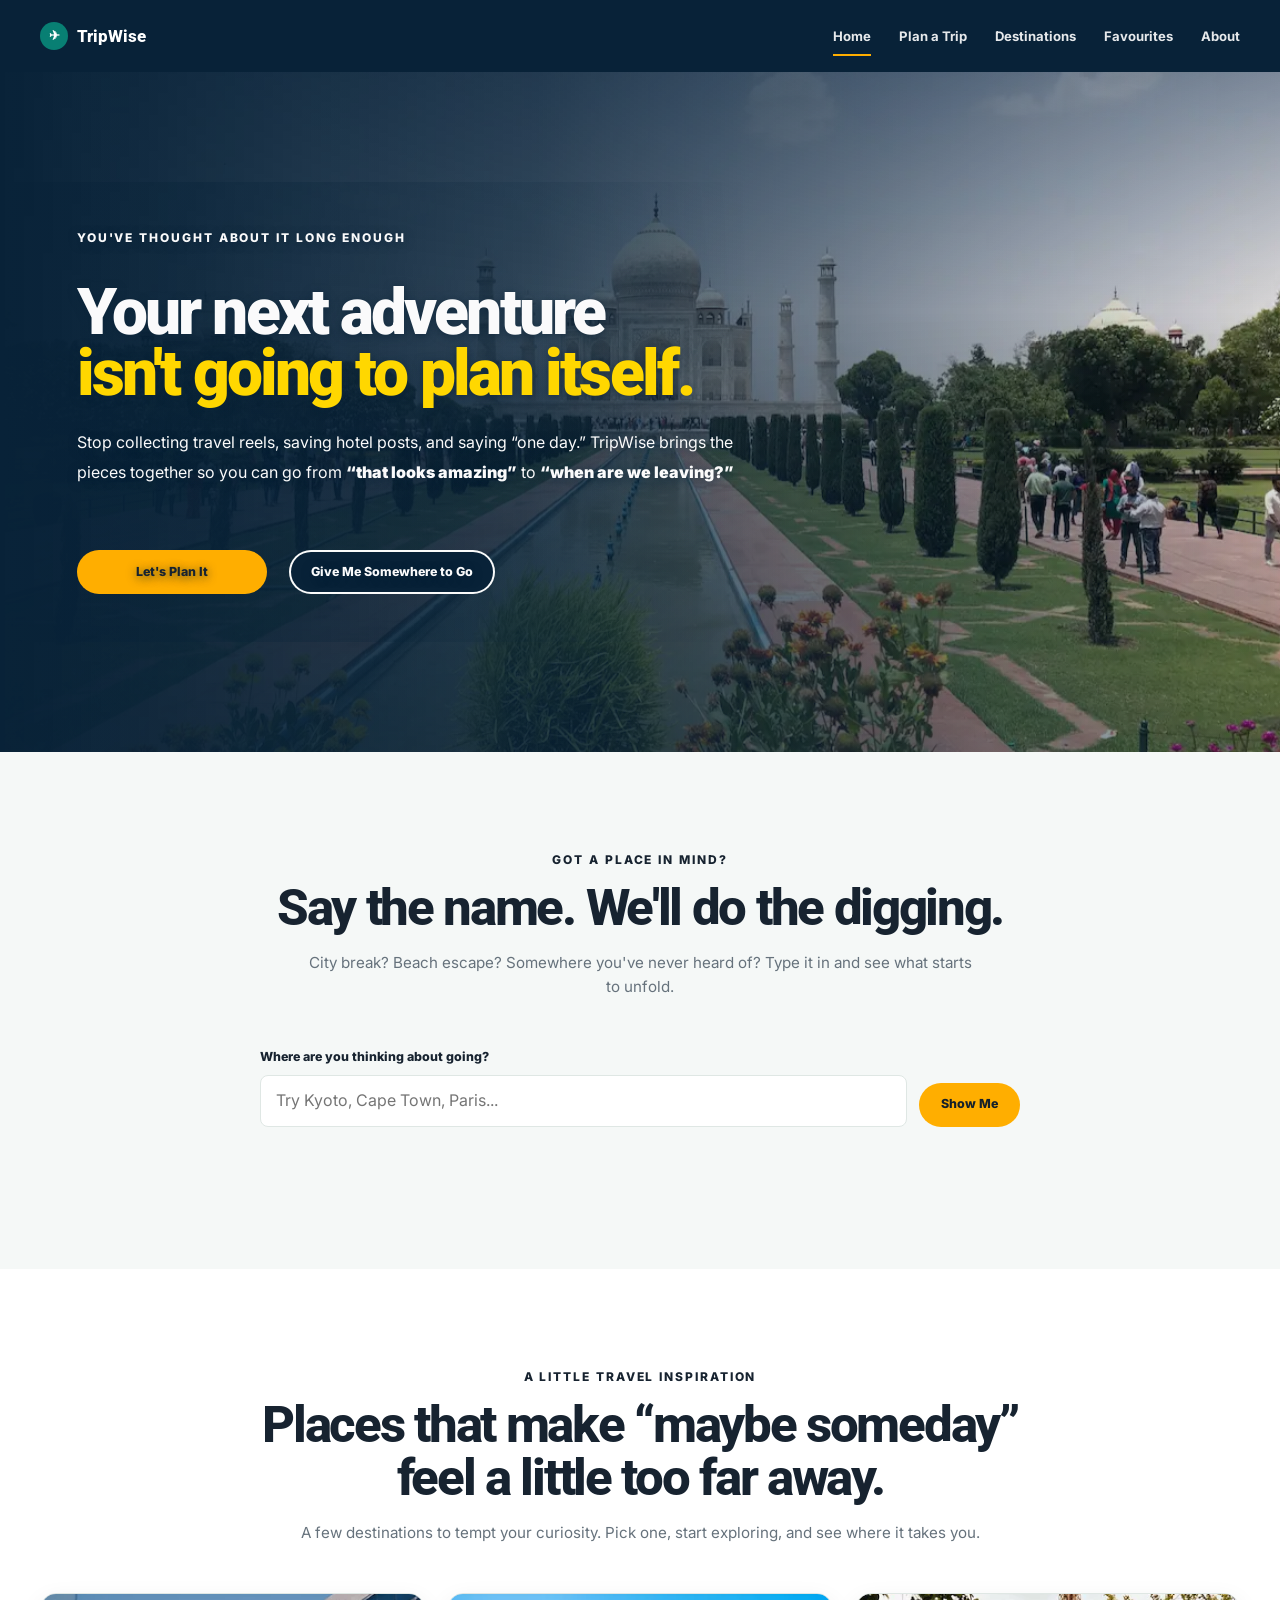
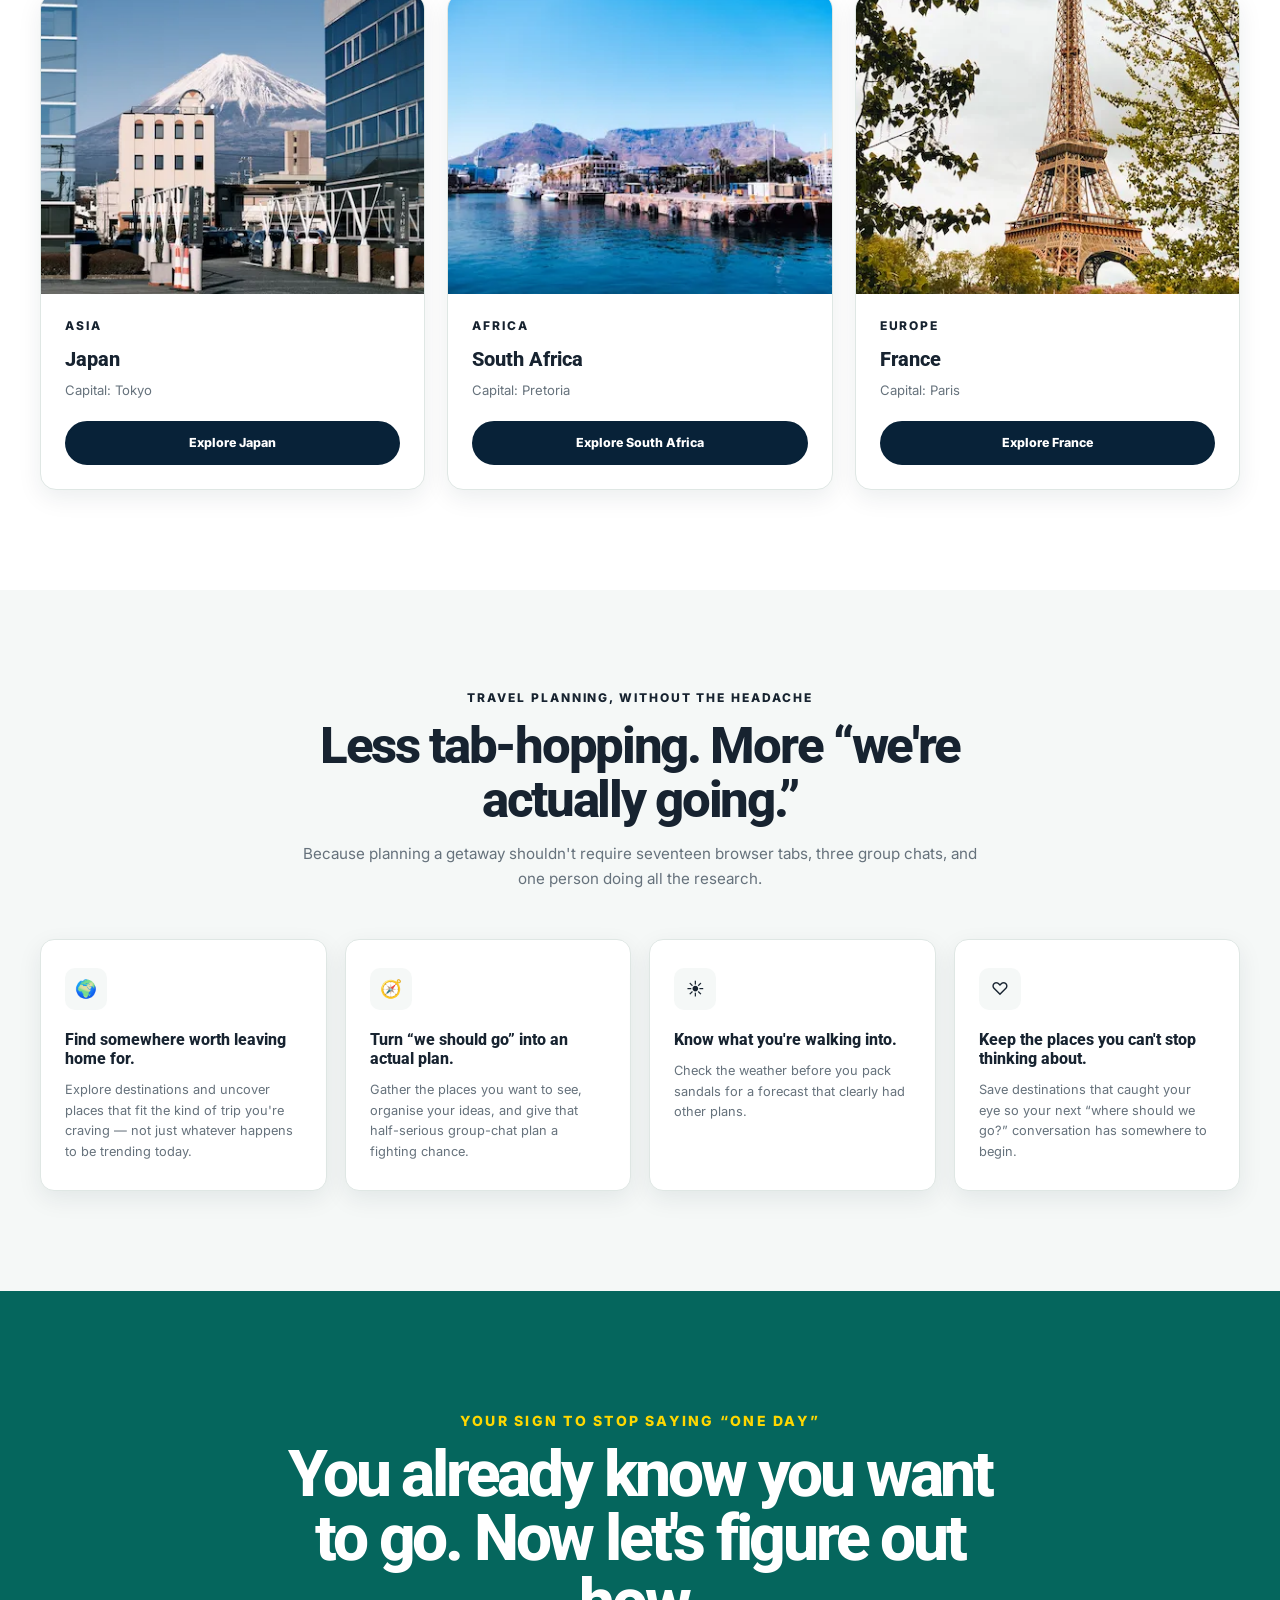
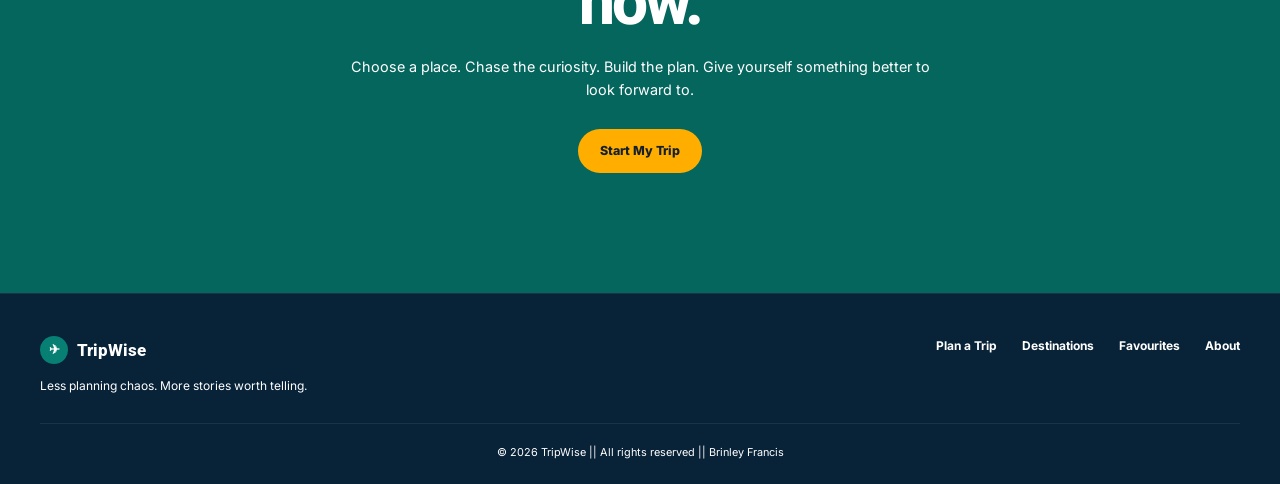
==== commit 47bea346: "Final Project Done" ====
--- a/index.html
+++ b/index.html
@@ -316,7 +316,7 @@
 
         <p class="copyright">
             &copy; <span id="current-year"></span>
-            TripWise. All rights reserved.
+            TripWise || All rights reserved || Brinley Francis
         </p>
 
     </footer>
--- a/css/styles.css
+++ b/css/styles.css
@@ -228,6 +228,7 @@
     background: transparent;
 }
 
+
 .button-secondary:hover {
     background: var(--text);
     color: var(--white);
@@ -574,7 +575,16 @@
     width: 100%;
 }
 
-
+.destination-card .button-secondary {
+    background: var(--background-dark);
+    color: var(--white);
+    border-color: var(--background-dark);
+}
+
+.destination-card .button-secondary:hover {
+    background: var(--primary);
+    color: var(--text);
+}
 /* =========================
    FEATURES
 ========================= */
@@ -1766,7 +1776,8 @@
 
 .about-hero {
     position: relative;
-    min-height: 620px;
+    height: 560px;
+    min-height: 0;
 
     display: flex;
     align-items: center;
@@ -1774,109 +1785,102 @@
     overflow: hidden;
     isolation: isolate;
 
-    background: var(--background-light);
+    background: var(--background-dark);
+    padding: 0;
 }
 
 .about-hero-image-wrapper {
     position: absolute;
     inset: 0;
-    z-index: -3;
-}
-
-.about-hero-image {
+    z-index: 0;
+}
+
+.about-hero-image-wrapper picture {
+    display: block;
     width: 100%;
     height: 100%;
+}
+
+.about-hero-image {
+    display: block;
+    width: 100%;
+    height: 100%;
 
     object-fit: cover;
     object-position: center;
 
-    transform: scale(1.04);
-
-    animation:
-        aboutHeroDrift 18s ease-in-out infinite alternate;
-
-    will-change: transform;
-}
-
+    transform: none;
+    animation: none;
+    will-change: auto;
+}
+
+/* Real overlay element from about.html */
 .about-hero-overlay {
     position: absolute;
     inset: 0;
-    z-index: -2;
-
-    /*
-     * The left side remains clean and bright for the
-     * dark hero typography. The image gradually takes
-     * over toward the right.
-     */
+    z-index: 1;
+
+    /* Reduced overlay so the image stays visible while text remains readable. */
     background:
         linear-gradient(90deg,
-            #ffffff 0%,
-            #ffffff 31%,
-            rgba(255, 255, 255, 0.97) 38%,
-            rgba(255, 255, 255, 0.78) 48%,
-            rgba(255, 255, 255, 0.25) 67%,
-            rgba(255, 255, 255, 0) 100%);
+            rgba(5, 20, 32, 0.56) 0%,
+            rgba(5, 20, 32, 0.38) 30%,
+            rgba(5, 20, 32, 0.18) 58%,
+            rgba(5, 20, 32, 0.04) 82%,
+            transparent 100%);
 }
 
 .about-hero-content {
+    position: relative;
+    z-index: 2;
     width: min(100% - 40px, var(--max-width));
     margin: 0 auto;
-
-    padding: 90px 0;
-
-    color: var(--text);
+    padding: 0;
+    color: var(--white);
+    box-shadow: none;
+    text-align: left;
 }
 
 .about-hero-content .eyebrow {
-    color: var(--teal-dark);
+    margin-bottom: 20px;
+    color: var(--primary);
 }
 
 .about-hero-content h1 {
     max-width: 650px;
-    margin-bottom: 28px;
+    margin: 0 0 22px;
 
     font-family: "Roboto", sans-serif;
-    font-size: clamp(3.8rem, 6vw, 6.4rem);
+    font-size: clamp(3.2rem, 5.2vw, 5.6rem);
     font-weight: 900;
-    line-height: 0.92;
+    line-height: 0.94;
     letter-spacing: -0.055em;
+
+    color: var(--white);
 }
 
 .about-hero-content h1 span {
     display: block;
 }
 
-
 .about-hero-content h1 strong {
-    color: #8a5200;
+    color: var(--teal);
 }
 
 .about-hero-lead {
     max-width: 560px;
-
-    color: var(--text);
-
-    font-size: 1.05rem;
-    line-height: 1.8;
+    margin: 0;
+
+    color: var(--white);
+    font-size: 1rem;
+    line-height: 1.75;
+
+    text-shadow: 0 2px 10px rgba(0, 0, 0, 0.28);
 }
 
 .about-hero-lead strong {
     font-weight: 900;
 }
-
-
-@keyframes aboutHeroDrift {
-
-    0% {
-        transform: scale(1.04);
-    }
-
-    100% {
-        transform: scale(1.10);
-    }
-
-}
-
 
 /* =====================================================
    ABOUT STORY
@@ -1884,6 +1888,7 @@
 
 .about-story-section {
     padding: 105px 20px;
+
     background: var(--background-light);
 }
 
@@ -1892,18 +1897,23 @@
     margin: 0 auto;
 
     display: grid;
-    grid-template-columns: 0.95fr 1.05fr;
+
+    grid-template-columns:
+        minmax(0, 0.95fr) minmax(0, 1.05fr);
+
     align-items: center;
 
     gap: 70px;
 }
 
 
-/*
- * The image is intentionally kept at the proportions
- * supplied in the HTML: 500 × 533.
- */
+/* ==================
+   ABOUT STORY IMAGE
+======================= */
+
 .about-story-image {
+    position: relative;
+
     width: min(100%, 500px);
     margin: 0 auto;
 
@@ -1917,22 +1927,23 @@
 }
 
 .about-story-image img {
+    display: block;
+
     width: 100%;
     height: auto;
 
-    aspect-ratio: 500 / 533;
-
-    object-fit: cover;
-    object-position: center;
+    aspect-ratio: auto;
+    object-fit: contain;
 
     border-radius: 15px;
 }
 
 
-/*
- * Decorative frame detail.
- */
-.about-story-image::before {
+/* =========================
+   OPEN CORNER FRAME
+========================= */
+
+.about-story::before {
     content: "";
 
     position: absolute;
@@ -1947,12 +1958,9 @@
     border-left: 3px solid var(--teal);
 
     border-radius: 8px 0 0 0;
-
-    pointer-events: none;
-}
-
-
-.about-story-image::after {
+}
+
+.about-story::after {
     content: "";
 
     position: absolute;
@@ -1967,18 +1975,9 @@
     border-bottom: 3px solid var(--primary);
 
     border-radius: 0 0 8px 0;
-
-    pointer-events: none;
-}
-
-
-/*
- * IMPORTANT:
- * This matches the actual HTML class.
- *
- * Natural aspect ratio is preserved:
- * 500 × 533.
- */
+}
+
+
 .about-story-image-content {
     display: block;
 
@@ -2001,14 +2000,18 @@
     margin-bottom: 28px;
 
     font-family: "Roboto", sans-serif;
+
     font-size: clamp(2.5rem, 4vw, 4rem);
+
     font-weight: 900;
+
     line-height: 0.98;
+
     letter-spacing: -0.045em;
 }
 
 .about-story-content h2 span {
-    color: #8a5200;
+    color: var(--teal-dark);
 }
 
 .about-story-content p {
@@ -2017,6 +2020,7 @@
     color: var(--text-muted);
 
     font-size: 0.95rem;
+
     line-height: 1.8;
 }
 
@@ -2039,6 +2043,7 @@
 
 .about-belief-section {
     padding: 105px 20px;
+
     background: var(--background);
 }
 
@@ -2051,26 +2056,33 @@
 }
 
 .about-belief-section .section-heading h2 span {
-    color: #8a5200;
+    color: var(--teal-dark);
 }
 
 .about-principles {
     width: min(100%, var(--max-width));
+
     margin: 0 auto;
 
     display: grid;
-    grid-template-columns: repeat(4, 1fr);
+
+    grid-template-columns:
+        repeat(4, minmax(0, 1fr));
+
     gap: 18px;
 }
 
 .about-principle {
     min-height: 240px;
+
     padding: 30px 24px;
 
     display: flex;
+
     flex-direction: column;
 
     border: 1px solid var(--border);
+
     border-radius: var(--radius);
 
     background: var(--background-light);
@@ -2084,15 +2096,18 @@
 
 .about-principle:hover {
     transform: translateY(-5px);
+
     box-shadow: var(--shadow-md);
 }
 
 .about-principle-icon {
     width: 48px;
     height: 48px;
+
     margin-bottom: 22px;
 
     display: grid;
+
     place-items: center;
 
     flex-shrink: 0;
@@ -2100,9 +2115,11 @@
     border-radius: 50%;
 
     background: rgba(8, 127, 115, 0.10);
+
     color: var(--teal-dark);
 
     font-size: 1.25rem;
+
     font-weight: 800;
 }
 
@@ -2110,7 +2127,9 @@
     margin-bottom: 10px;
 
     font-family: "Roboto", sans-serif;
+
     font-size: 1.05rem;
+
     font-weight: 800;
 }
 
@@ -2118,6 +2137,7 @@
     color: var(--text-muted);
 
     font-size: 0.8rem;
+
     line-height: 1.7;
 }
 
@@ -2128,24 +2148,29 @@
 
 .about-experience-section {
     padding: 120px 20px;
+
     background: var(--teal-dark);
+
     color: var(--white);
 }
 
 .about-experience {
     width: min(100%, var(--max-width));
+
     margin: 0 auto;
 
     display: grid;
-    grid-template-columns: minmax(0, 1fr) minmax(320px, 390px) minmax(0, 1fr);
+
+    grid-template-columns:
+        minmax(0, 1fr) minmax(300px, 360px) minmax(0, 0.85fr);
+
     align-items: center;
+
     gap: clamp(40px, 5vw, 80px);
 }
 
 
-/* =========================
-   LEFT CONTENT
-========================= */
+/* LEFT */
 
 .about-experience-content {
     min-width: 0;
@@ -2154,70 +2179,85 @@
 .about-experience-content .eyebrow {
     margin-bottom: 28px;
 
-    color: var(--primary);
+    color: var(--accent);
+
     font-size: 0.78rem;
+
     font-weight: 900;
+
     letter-spacing: 0.16em;
 }
 
 .about-experience-content h2 {
     max-width: 470px;
+
     margin: 0;
 
     font-family: "Roboto", sans-serif;
-    font-size: clamp(3rem, 5vw, 5rem);
-    font-weight: 900;
-    line-height: 0.94;
-    letter-spacing: -0.055em;
+
+    font-size: clamp(2rem, 3vw, 3rem);
+
+    font-weight: 400;
+
+    line-height: 1.02;
+
+    letter-spacing: -0.04em;
 
     color: var(--white);
 }
 
 .about-experience-content h2 span {
-    color: var(--primary);
+    color: var(--accent);
 }
 
 .about-experience-content>p {
     max-width: 430px;
+
     margin-top: 28px;
 
     color: rgba(255, 255, 255, 0.88);
+
     font-size: 0.95rem;
+
     line-height: 1.8;
 }
 
 
-/* =========================
-   CENTER CARD
-========================= */
+/* CENTER CARD */
 
 .about-experience-card {
     width: 100%;
+
     min-height: 400px;
 
     padding: 42px 40px;
 
     display: flex;
+
     flex-direction: column;
+
     justify-content: center;
 
-    border: 1px solid rgba(255, 255, 255, 0.35);
+    border: 1px solid var(--border);
+
     border-radius: 30px;
 
     background: var(--white);
+
     color: var(--text);
 
-    box-shadow:
-        0 30px 70px rgba(0, 0, 0, 0.18),
-        0 8px 24px rgba(0, 0, 0, 0.08);
+    box-shadow: var(--shadow-md);
 }
 
 .about-experience-card .eyebrow {
     margin-bottom: 18px;
 
     color: var(--teal);
+
     font-size: 0.72rem;
+
     font-weight: 900;
+
     letter-spacing: 0.15em;
 }
 
@@ -2225,9 +2265,13 @@
     margin: 0;
 
     font-family: "Roboto", sans-serif;
+
     font-size: clamp(2rem, 3vw, 2.65rem);
+
     font-weight: 900;
+
     line-height: 1.02;
+
     letter-spacing: -0.045em;
 }
 
@@ -2235,24 +2279,28 @@
     margin-top: 24px;
 
     color: var(--text-muted);
+
     font-size: 0.9rem;
+
     line-height: 1.75;
 }
 
 .about-experience-card .button {
     align-self: flex-start;
+
     min-width: 190px;
+
     margin-top: 30px;
 }
 
 
-/* =========================
-   RIGHT BENEFITS
-========================= */
+/* RIGHT BENEFITS */
 
 .about-experience-list {
     display: flex;
+
     flex-direction: column;
+
     gap: 18px;
 
     min-width: 0;
@@ -2260,18 +2308,25 @@
 
 .about-experience-list-item {
     display: grid;
-    grid-template-columns: 42px minmax(0, 1fr);
+
+    grid-template-columns:
+        42px minmax(0, 1fr);
+
     align-items: center;
+
     gap: 16px;
 
     min-height: 70px;
+
     padding: 14px 0;
 
-    border-bottom: 1px solid rgba(255, 255, 255, 0.16);
+    border-bottom:
+        1px solid rgba(255, 255, 255, 0.16);
 }
 
 .about-experience-list-item:first-child {
-    border-top: 1px solid rgba(255, 255, 255, 0.16);
+    border-top:
+        1px solid rgba(255, 255, 255, 0.16);
 }
 
 .about-experience-list-icon {
@@ -2279,14 +2334,17 @@
     height: 42px;
 
     display: grid;
+
     place-items: center;
 
     border-radius: 50%;
 
-    background: var(--primary);
+    background: var(--primary-dark);
+
     color: var(--text);
 
     font-size: 0.85rem;
+
     font-weight: 900;
 }
 
@@ -2294,8 +2352,11 @@
     margin: 0;
 
     color: var(--white);
+
     font-size: 0.86rem;
+
     font-weight: 700;
+
     line-height: 1.45;
 }
 
@@ -2314,9 +2375,7 @@
     margin: 0 auto;
 
     display: grid;
-
     grid-template-columns: 1.1fr 0.9fr;
-
     align-items: center;
 
     gap: 70px;
@@ -2341,7 +2400,7 @@
 }
 
 .about-founder-content h2 span {
-    color: #8a5200;
+    color: var(--teal-dark);
 }
 
 .about-founder-content p {
@@ -2367,20 +2426,19 @@
 }
 
 
-/*
- * Founder image frame.
- *
- * Actual HTML image size:
- * 400 × 550.
- *
- * Nothing here crops it.
- */
+/* =========================
+   FOUNDER IMAGE
+========================= */
+
 .about-founder-visual {
     display: flex;
     justify-content: center;
+    align-items: center;
 }
 
 .about-founder-frame {
+    position: relative;
+
     width: min(100%, 400px);
     margin: 0 auto;
 
@@ -2395,19 +2453,20 @@
 
 .about-founder-frame img {
     display: block;
-
     width: 100%;
     height: auto;
-
-    aspect-ratio: 400 / 550;
-
-    object-fit: cover;
-    object-position: center;
+    aspect-ratio: auto;
+    object-fit: contain;
 
     border-radius: 15px;
 }
 
-.about-founder-frame::before {
+
+/* =========================
+   OPEN CORNER FRAME
+========================= */
+
+.about-founder::before {
     content: "";
 
     position: absolute;
@@ -2422,11 +2481,9 @@
     border-right: 3px solid var(--teal);
 
     border-radius: 0 8px 0 0;
-
-    pointer-events: none;
-}
-
-.about-founder-frame::after {
+}
+
+.about-founder::after {
     content: "";
 
     position: absolute;
@@ -2441,17 +2498,6 @@
     border-bottom: 3px solid var(--primary);
 
     border-radius: 0 0 0 8px;
-
-    pointer-events: none;
-}
-
-.about-founder-image {
-    display: block;
-
-    width: 100%;
-    height: auto;
-
-    border-radius: 13px;
 }
 
 
@@ -2461,11 +2507,13 @@
 
 .about-cta-section {
     padding: 110px 20px;
+
     background: var(--background);
 }
 
 .about-cta-content {
     width: min(100%, 900px);
+
     margin: 0 auto;
 
     text-align: center;
@@ -2479,18 +2527,23 @@
     margin-bottom: 22px;
 
     font-family: "Roboto", sans-serif;
+
     font-size: clamp(3rem, 6vw, 5.4rem);
+
     font-weight: 900;
+
     line-height: 0.95;
+
     letter-spacing: -0.055em;
 }
 
 .about-cta-content h2 span {
-    color: #8a5200;
+    color: var(--teal-dark);
 }
 
 .about-cta-content>p:not(.eyebrow) {
     max-width: 550px;
+
     margin: 0 auto 30px;
 
     color: var(--text-muted);
@@ -2500,7 +2553,9 @@
 
 .about-cta-actions {
     display: flex;
+
     align-items: center;
+
     justify-content: center;
 
     flex-wrap: wrap;
@@ -2513,18 +2568,21 @@
 }
 
 
-/*
- * Accessible secondary CTA.
- */
+/* Secondary CTA */
+
 .about-cta-actions .button-secondary {
     color: var(--teal-dark);
+
     border-color: var(--teal-dark);
+
     background: transparent;
 }
 
 .about-cta-actions .button-secondary:hover {
     background: var(--teal-dark);
+
     border-color: var(--teal-dark);
+
     color: var(--white);
 }
 
@@ -2538,6 +2596,7 @@
 .about-experience,
 .about-founder {
     opacity: 0;
+
     transform: translateY(24px);
 
     transition:
@@ -2550,5 +2609,6 @@
 .about-experience.is-visible,
 .about-founder.is-visible {
     opacity: 1;
+
     transform: translateY(0);
 }
--- a/css/responsive.css
+++ b/css/responsive.css
@@ -652,53 +652,74 @@
     }
 }
 
+
 /* =====================================================
-   TABLET
-   768px - 900px
+   ABOUT PAGE — TABLET
+   Maximum width: 900px
 ===================================================== */
 
 @media (max-width: 900px) {
 
-
-    /* =========================
-       HEADER
-    ========================= */
-
-    .header-container {
-        width: min(100% - 32px, var(--max-width));
-    }
-
-    .site-navigation {
-        gap: 20px;
-    }
-
-
     /* =========================
        ABOUT HERO
     ========================= */
 
     .about-hero {
-        min-height: 600px;
+        min-height: 560px;
+        align-items: flex-end;
+    }
+
+    .about-hero-image {
+        width: 100%;
+        height: 100%;
+        object-fit: cover;
+        object-position: center center;
     }
 
     .about-hero-overlay {
+        position: absolute;
+        inset: 0;
         background:
-            linear-gradient(90deg,
-                var(--background-light) 0%,
-                var(--background-light) 38%,
-                rgba(255, 255, 255, 0.82) 53%,
-                rgba(255, 255, 255, 0.28) 76%,
-                transparent 100%);
+            linear-gradient(180deg,
+                rgba(8, 25, 40, 0.02) 0%,
+                rgba(8, 25, 40, 0.08) 45%,
+                rgba(8, 25, 40, 0.24) 75%,
+                rgba(8, 25, 40, 0.42) 100%);
     }
 
     .about-hero-content {
-        width: min(100% - 32px, var(--max-width));
-        padding: 75px 0;
+        width: min(calc(100% - 32px),
+                var(--max-width));
+
+        padding: 60px 0 42px;
+        color: var(--white);
+    }
+
+    .about-hero-content .eyebrow {
+        color: var(--primary);
     }
 
     .about-hero-content h1 {
-        max-width: 580px;
-        font-size: clamp(3.3rem, 7vw, 5rem);
+        max-width: 560px;
+
+        margin-bottom: 20px;
+
+        font-size: clamp(2.7rem,
+                7vw,
+                4.2rem);
+
+        line-height: 0.96;
+
+        color: var(--white);
+    }
+
+    .about-hero-lead {
+        max-width: 600px;
+
+        color: var(--white);
+
+        font-size: 0.94rem;
+        line-height: 1.65;
     }
 
 
@@ -706,189 +727,208 @@
        ABOUT STORY
     ========================= */
 
+    .about-story-section {
+        padding: 85px 20px;
+    }
+
     .about-story {
-        grid-template-columns: 1fr 1fr;
+        grid-template-columns: 1fr;
+        gap: 50px;
+    }
+
+    .about-story-image {
+        width: min(100%,
+                500px);
+    }
+
+    .about-story-content {
+        max-width: 700px;
+    }
+
+
+    /* =========================
+       ABOUT BELIEFS
+    ========================= */
+
+    .about-belief-section {
+        padding: 85px 20px;
+    }
+
+    .about-principles {
+        grid-template-columns:
+            repeat(2, minmax(0, 1fr));
+
+        gap: 16px;
+    }
+
+    .about-principle {
+        min-height: 220px;
+    }
+
+
+    /* =========================
+       ABOUT EXPERIENCE
+    ========================= */
+
+    .about-experience-section {
+        padding: 95px 20px;
+    }
+
+    .about-experience {
+        grid-template-columns: 1fr;
         gap: 45px;
     }
 
-    .about-story-content h2 {
-        font-size: clamp(2.3rem, 4.5vw, 3.3rem);
-    }
-
-
-    /* =========================
-       PRINCIPLES
-    ========================= */
-
-    .about-principles {
-        grid-template-columns: repeat(2, 1fr);
-    }
+    .about-experience-content {
+        max-width: 700px;
+    }
+
+    .about-experience-content h2 {
+        max-width: 520px;
+
+        font-size: clamp(2.3rem,
+                5.5vw,
+                3.4rem);
+
+        line-height: 1.02;
+        letter-spacing: -0.035em;
+    }
+
+    .about-experience-content>p {
+        max-width: 600px;
+    }
+
+    .about-experience-card {
+        width: min(100%,
+                520px);
+
+        margin: 0 auto;
+    }
+
+    .about-experience-list {
+        width: min(100%,
+                650px);
+
+        margin: 0 auto;
+    }
+
+
+    /* =========================
+       ABOUT FOUNDER
+    ========================= */
+
+    .about-founder-section {
+        padding: 80px 16px;
+    }
+
+    .about-founder {
+        grid-template-columns: 1fr;
+        gap: 44px;
+    }
+
+    .about-founder-content {
+        order: 1;
+        max-width: 100%;
+    }
+
+    .about-founder-visual {
+        order: 2;
+        width: 100%;
+    }
+
+    .about-founder-content h2 {
+        font-size: clamp(2.3rem,
+                7vw,
+                3.4rem);
+
+        line-height: 1.02;
+    }
+
+    .about-founder-frame {
+        width: min(100%,
+                400px);
+    }
+
+    .about-founder-frame img {
+        width: 100%;
+        height: auto;
+        aspect-ratio: auto;
+        object-fit: contain;
+    }
+
+
+    /* =========================
+       ABOUT CTA
+    ========================= */
+
+    .about-cta-section {
+        padding: 90px 20px;
+    }
+
+}
 
 
 /* =====================================================
-       ABOUT EXPERIENCE
-       TABLET
+   ABOUT PAGE — MOBILE
+   Maximum width: 768px
 ===================================================== */
-    
-        .about-experience {
-            grid-template-columns: 1fr 1fr;
-            gap: 45px;
-        }
-    
-        .about-experience-content {
-            grid-column: 1;
-        }
-    
-        .about-experience-card {
-            grid-column: 2;
-            grid-row: 1;
-        }
-    
-        .about-experience-list {
-            grid-column: 1 / -1;
-    
-            display: grid;
-            grid-template-columns: repeat(2, 1fr);
-            gap: 0 30px;
-        }
-    
-        .about-experience-list-item {
-            min-height: 68px;
-        }
-    
-        .about-experience-content h2 {
-            font-size: clamp(2.7rem, 5vw, 3.8rem);
-        }
-    
-        .about-experience-card {
-            min-height: 380px;
-            padding: 36px 32px;
-        }
-
-
-    /* =========================
-       FOUNDER
-    ========================= */
-
-    .about-founder {
-        grid-template-columns: 1fr 1fr;
-        gap: 45px;
-    }
-
-    .about-founder-content h2 {
-        font-size: clamp(2.4rem, 5vw, 3.6rem);
-    }
-
-}
-
-
-
-/* =====================================================
-   MOBILE
-   768px AND BELOW
-===================================================== */
 
 @media (max-width: 768px) {
 
-
-    /* =========================
-       GLOBAL HEADER
-    ========================= */
-
-    .header-container {
-        width: min(100% - 32px, var(--max-width));
-        min-height: 64px;
-    }
-
-    .menu-button {
-        display: block;
-    }
-
-    .site-navigation {
-        position: absolute;
-        top: 100%;
-        right: 16px;
-        left: 16px;
-
-        display: none;
-        flex-direction: column;
-        align-items: stretch;
-        gap: 0;
-
-        padding: 10px;
-
-        border-radius: 12px;
-
-        background: var(--background-dark);
-        box-shadow: var(--shadow-md);
-    }
-
-    .site-navigation.is-open {
-        display: flex;
-    }
-
-    .site-navigation a {
-        padding: 14px 12px;
-        border-radius: 8px;
-    }
-
-    .site-navigation a:hover {
-        background: rgba(255, 255, 255, 0.06);
-    }
-
-    .site-navigation a::after {
-        display: none;
-    }
-
-
     /* =========================
        ABOUT HERO
     ========================= */
 
     .about-hero {
-        min-height: 680px;
+        min-height: 560px;
         align-items: flex-end;
+        position: relative;
+        overflow: hidden;
     }
 
     .about-hero-image {
-        object-position: center;
+        width: 100;
+        height: 100;
+        object-fit: cover;
+        object-position: center center;
     }
 
     .about-hero-overlay {
         background:
             linear-gradient(180deg,
-                rgba(8, 34, 56, 0.02) 0%,
-                rgba(8, 34, 56, 0.16) 25%,
-                rgba(8, 34, 56, 0.82) 65%,
-                var(--background-dark) 100%);
+                rgba(8, 25, 40, 0.02) 0%,
+                rgba(8, 25, 40, 0.06) 42%,
+                rgba(8, 25, 40, 0.20) 72%,
+                rgba(8, 25, 40, 0.40) 100%);
     }
 
     .about-hero-content {
-        width: min(100% - 32px, var(--max-width));
-        padding: 60px 0 42px;
-
-        color: var(--text-light);
+        width: calc(100% - 32px);
+        z-index: 2;
+        padding: 50px 0 36px;
+        color: var(--white);
     }
 
     .about-hero-content .eyebrow {
         color: var(--primary);
+        margin-bottom: 18px;
     }
 
     .about-hero-content h1 {
-        max-width: 100%;
-        margin-bottom: 20px;
-
-        font-size: clamp(3rem, 13vw, 4.2rem);
-        line-height: 0.94;
+        max-width: 430px;
+        font-size: clamp(2.7rem,
+                11vw,
+                4rem);
+
+        line-height: 0.96;
+        letter-spacing: -0.035em;
+        color: var(--white);
     }
 
     .about-hero-lead {
-        max-width: 100%;
-
-        color: var(--text-light);
-
-        font-size: 0.94rem;
-        line-height: 1.7;
+        max-width: 560px;
+        font-size: 0.92rem;
+        line-height: 1.65;
     }
 
 
@@ -902,20 +942,23 @@
 
     .about-story {
         grid-template-columns: 1fr;
-        gap: 40px;
-    }
-
-        .about-story-image {
-            width: min(100%, 400px);
-        }
-    
-        .about-story-image img {
-            aspect-ratio: 500 / 533;
-            height: auto;
-        }
+        gap: 42px;
+    }
+
+    .about-story-image {
+        width: 100%;
+        max-width: 400px;
+    }
 
     .about-story-content h2 {
-        font-size: clamp(2.5rem, 11vw, 3.5rem);
+        max-width: 500px;
+
+        font-size: clamp(2.2rem,
+                9vw,
+                3.2rem);
+
+        line-height: 1.02;
+        letter-spacing: -0.035em;
     }
 
 
@@ -942,92 +985,112 @@
     }
 
 
-/* =====================================================
-   ABOUT EXPERIENCE
-   MOBILE
-===================================================== */
-
-.about-experience-section {
-    padding: 80px 16px;
-}
-
-.about-experience {
-    display: flex;
-    flex-direction: column;
-    gap: 42px;
-}
-
-.about-experience-content {
-    width: 100%;
-    text-align: left;
-}
-
-.about-experience-content .eyebrow {
-    margin-bottom: 20px;
-}
-
-.about-experience-content h2 {
-    max-width: 100%;
-
-    font-size: clamp(2.7rem, 12vw, 4rem);
-    line-height: 0.94;
-}
-
-.about-experience-content>p {
-    max-width: 100%;
-    margin-top: 22px;
-}
-
-
-/* CARD */
-
-.about-experience-card {
-    width: min(100%, 430px);
-    min-height: auto;
-    margin: 0 auto;
-
-    padding: 34px 28px;
-
-    border-radius: 24px;
-}
-
-.about-experience-card h3 {
-    font-size: clamp(2rem, 9vw, 2.7rem);
-}
-
-.about-experience-card p {
-    margin-top: 20px;
-}
-
-.about-experience-card .button {
-    width: 100%;
-    margin-top: 26px;
-}
-
-
-/* BENEFITS */
-
-.about-experience-list {
-    width: 100%;
-    display: flex;
-    flex-direction: column;
-    gap: 0;
-}
-
-.about-experience-list-item {
-    grid-template-columns: 40px minmax(0, 1fr);
-    min-height: 64px;
-    padding: 14px 0;
-}
-
-.about-experience-list-icon {
-    width: 38px;
-    height: 38px;
-}
-
-.about-experience-list-item p {
-    font-size: 0.82rem;
-}
+    /* =========================
+       ABOUT EXPERIENCE
+    ========================= */
+
+    .about-experience-section {
+        padding: 80px 16px;
+    }
+
+    .about-experience {
+        display: flex;
+        flex-direction: column;
+        gap: 42px;
+    }
+
+    .about-experience-content {
+        width: 100%;
+        text-align: left;
+    }
+
+    .about-experience-content .eyebrow {
+        margin-bottom: 20px;
+    }
+
+    .about-experience-content h2 {
+        max-width: 480px;
+
+        font-size: clamp(2.2rem,
+                9vw,
+                3.2rem);
+
+        line-height: 1.02;
+        letter-spacing: -0.035em;
+    }
+
+    .about-experience-content>p {
+        max-width: 100%;
+        margin-top: 22px;
+    }
+
+
+    /* =========================
+       ABOUT EXPERIENCE CARD
+    ========================= */
+
+    .about-experience-card {
+        width: 100%;
+
+        max-width: 430px;
+
+        min-height: auto;
+
+        margin: 0 auto;
+
+        padding: 34px 28px;
+
+        border-radius: 24px;
+    }
+
+    .about-experience-card h3 {
+        font-size: clamp(1.9rem,
+                8vw,
+                2.5rem);
+
+        line-height: 1.05;
+    }
+
+    .about-experience-card p {
+        margin-top: 20px;
+    }
+
+    .about-experience-card .button {
+        width: 100%;
+        margin-top: 26px;
+    }
+
+
+    /* =========================
+       ABOUT EXPERIENCE BENEFITS
+    ========================= */
+
+    .about-experience-list {
+        width: 100%;
+
+        display: flex;
+        flex-direction: column;
+
+        gap: 0;
+    }
+
+    .about-experience-list-item {
+        grid-template-columns:
+            40px minmax(0, 1fr);
+
+        min-height: 64px;
+
+        padding: 14px 0;
+    }
+
+    .about-experience-list-icon {
+        width: 38px;
+        height: 38px;
+    }
+
+    .about-experience-list-item p {
+        font-size: 0.82rem;
+    }
 
 
     /* =========================
@@ -1039,29 +1102,34 @@
     }
 
     .about-founder {
-        grid-template-columns: 1fr;
-        gap: 40px;
+        display: flex;
+        flex-direction: column;
+        gap: 42px;
     }
 
     .about-founder-content {
         order: 1;
+        width: 100%;
     }
 
     .about-founder-visual {
         order: 2;
+        width: 100%;
     }
 
     .about-founder-content h2 {
-        font-size: clamp(2.5rem, 11vw, 3.6rem);
+        max-width: 480px;
+
+        font-size: clamp(2.2rem,
+                9vw,
+                3.2rem);
+
+        line-height: 1.02;
     }
 
     .about-founder-frame {
-         width: min(100%, 400px);
-    }
-    
-    .about-founder-frame img {
-        aspect-ratio: 400 / 550;
-        height: auto;
+        width: 100%;
+        max-width: 400px;
     }
 
 
@@ -1074,7 +1142,13 @@
     }
 
     .about-cta-content h2 {
-        font-size: clamp(2.8rem, 12vw, 4rem);
+        max-width: 520px;
+
+        font-size: clamp(2.3rem,
+                9vw,
+                3.4rem);
+
+        line-height: 1.02;
     }
 
     .about-cta-actions {
@@ -1102,7 +1176,6 @@
     }
 
 }
-
 
 
 /* =====================================================
